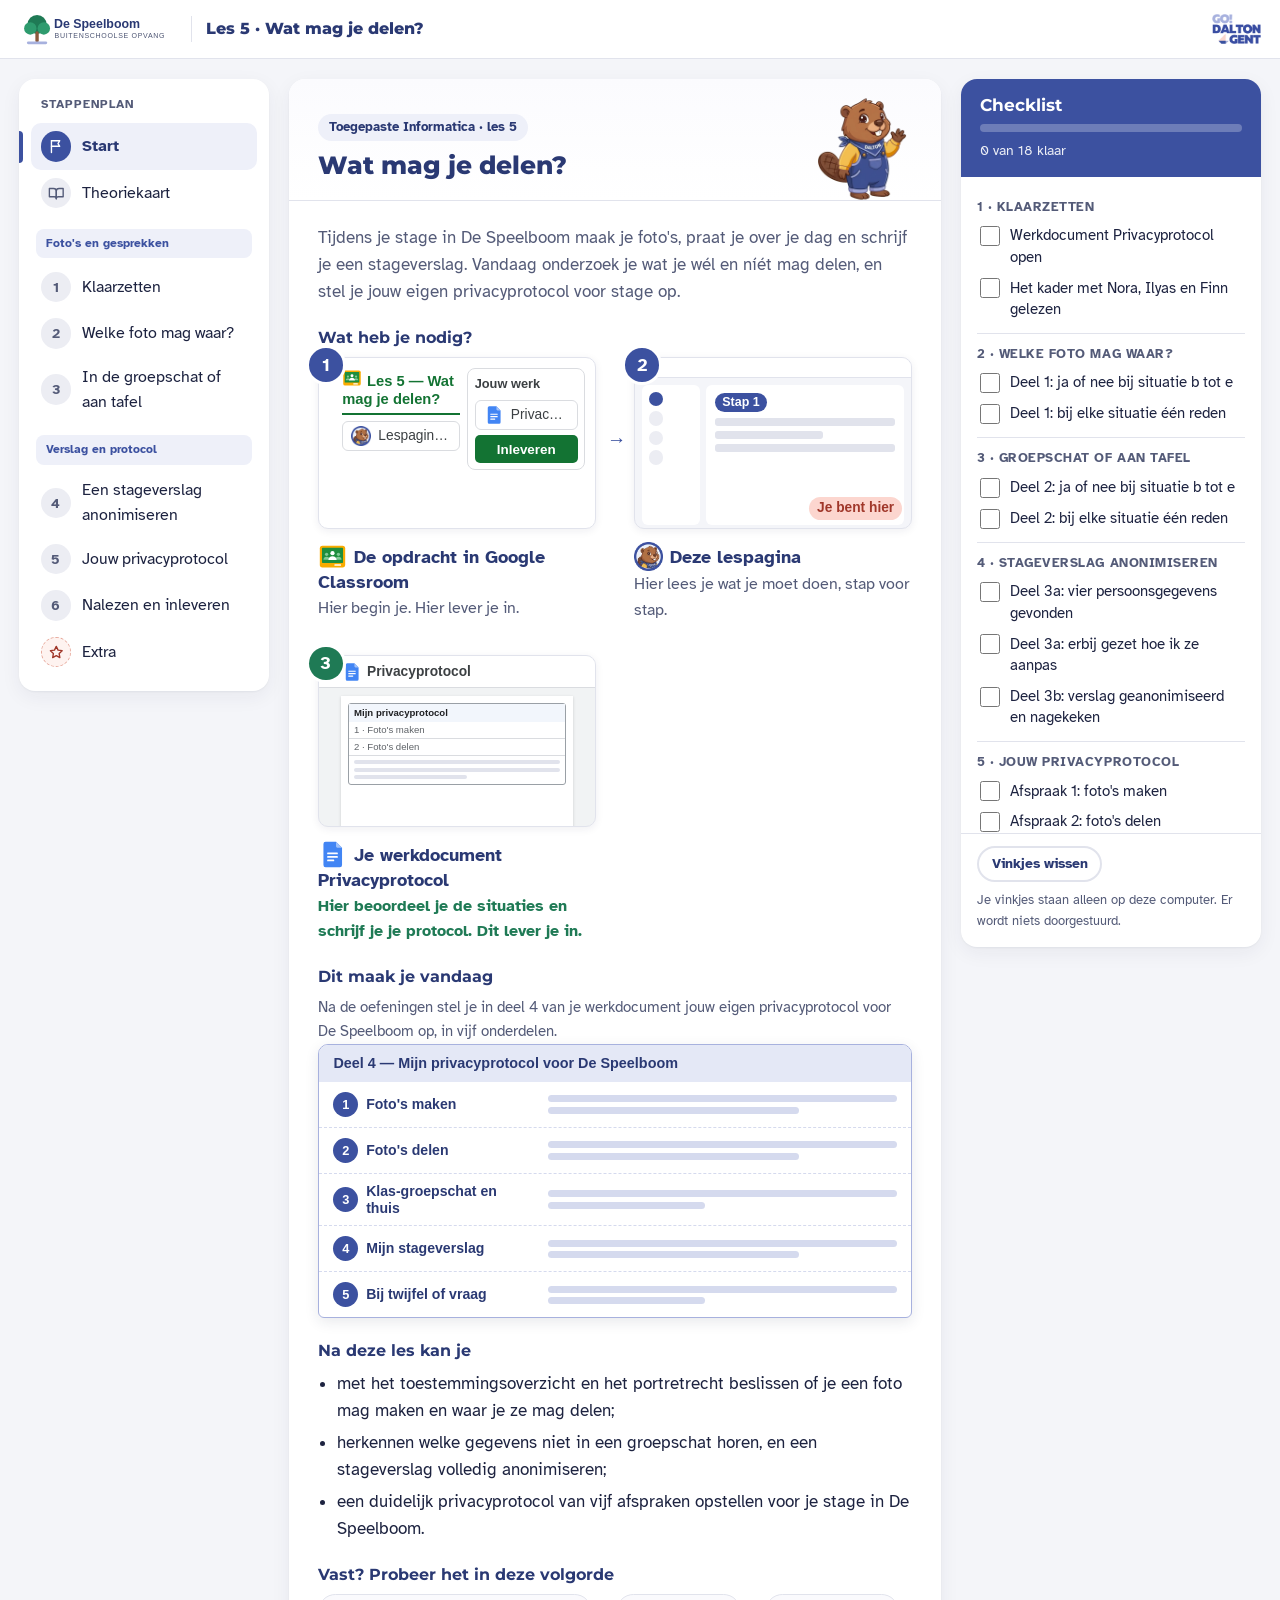
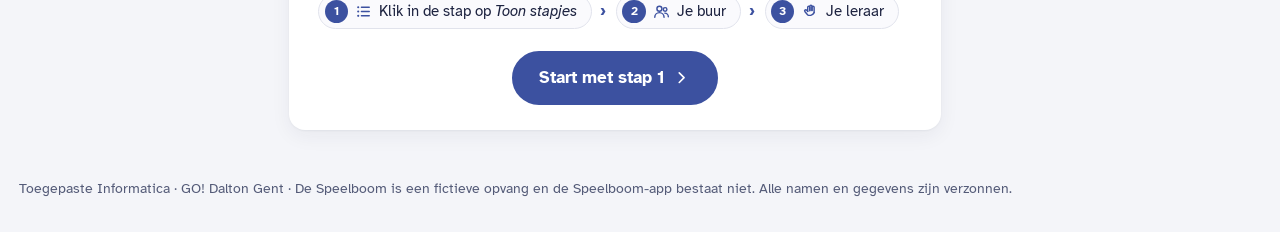
==== index.html @ 8022850c "Les 05 (MW) — Wat mag je delen? (Privacyprotocol De Speelboom)" ====
<!DOCTYPE html>
<html lang="nl-BE">
<head>
  <meta charset="UTF-8">
  <meta name="viewport" content="width=device-width, initial-scale=1">
  <title>Lespagina · Les 5 · Wat mag je delen? · De Speelboom</title>
  <link rel="icon" href="assets/logos/lespagina-icon.png" type="image/png">
  <link rel="stylesheet" href="css/style.css">
</head>
<body data-storage="speelboom_privacy_v1_" data-modus-start="kort" data-laatste-stap="6" data-ai-hulp="uit">

<!-- Pictogrammen: eenvoudige lijntekeningen, eigen werk. -->
<svg xmlns="http://www.w3.org/2000/svg" style="display:none">
  <symbol id="i-flag" viewBox="0 0 24 24"><path d="M5 21V4"/><path d="M5 4h12l-2.5 4 2.5 4H5"/></symbol>
  <symbol id="i-book" viewBox="0 0 24 24"><path d="M2 5h6a4 4 0 0 1 4 4v11a3 3 0 0 0-3-3H2z"/><path d="M22 5h-6a4 4 0 0 0-4 4v11a3 3 0 0 1 3-3h7z"/></symbol>
  <symbol id="i-check" viewBox="0 0 24 24"><path d="M5 12.5l4.5 4.5L19 7.5"/></symbol>
  <symbol id="i-check-circle" viewBox="0 0 24 24"><circle cx="12" cy="12" r="9"/><path d="M8 12.5l2.7 2.7L16 10"/></symbol>
  <symbol id="i-list" viewBox="0 0 24 24"><path d="M9 6h11M9 12h11M9 18h11"/><path d="M4.5 6h.01M4.5 12h.01M4.5 18h.01" stroke-width="3"/></symbol>
  <symbol id="i-bulb" viewBox="0 0 24 24"><path d="M9 18h6M10 21h4"/><path d="M12 3a6 6 0 0 0-4 10.5c.7.7 1 1.5 1 2.5h6c0-1 .3-1.8 1-2.5A6 6 0 0 0 12 3z"/></symbol>
  <symbol id="i-alert" viewBox="0 0 24 24"><path d="M12 3.5l9.5 17h-19z"/><path d="M12 10v4.5M12 17.5h.01"/></symbol>
  <symbol id="i-info" viewBox="0 0 24 24"><circle cx="12" cy="12" r="9"/><path d="M12 11v5.5M12 7.6h.01"/></symbol>
  <symbol id="i-doc" viewBox="0 0 24 24"><path d="M6 3h8l4 4v14H6z"/><path d="M14 3v4h4M9 12h6M9 16h6"/></symbol>
  <symbol id="i-pen" viewBox="0 0 24 24"><path d="M4 20h4L19 9l-4-4L4 16z"/><path d="M13 7l4 4"/></symbol>
  <symbol id="i-users" viewBox="0 0 24 24"><circle cx="9" cy="8" r="3.5"/><path d="M2.5 20a6.5 6.5 0 0 1 13 0"/><circle cx="17" cy="9" r="2.5"/><path d="M16.5 14.2a5 5 0 0 1 5 5"/></symbol>
  <symbol id="i-send" viewBox="0 0 24 24"><path d="M12 15V3M7 8l5-5 5 5"/><path d="M4 14v6h16v-6"/></symbol>
  <symbol id="i-star" viewBox="0 0 24 24"><path d="M12 3.5l2.6 5.4 5.9.8-4.3 4.1 1 5.9L12 16.9l-5.2 2.8 1-5.9-4.3-4.1 5.9-.8z"/></symbol>
  <symbol id="i-chat" viewBox="0 0 24 24"><path d="M4 5h16v11H9l-5 4z"/></symbol>
  <symbol id="i-spark" viewBox="0 0 24 24"><path d="M11 3l1.9 5.1L18 10l-5.1 1.9L11 17l-1.9-5.1L4 10l5.1-1.9z"/><path d="M18.5 14.5l.8 2.2 2.2.8-2.2.8-.8 2.2-.8-2.2-2.2-.8 2.2-.8z"/></symbol>
  <symbol id="i-hand" viewBox="0 0 24 24"><path d="M8 12V6a1.5 1.5 0 0 1 3 0v5"/><path d="M11 10.5V4.5a1.5 1.5 0 0 1 3 0v6"/><path d="M14 10.5V6a1.5 1.5 0 0 1 3 0v7.5"/><path d="M8 11.5l-1.5-1.5a1.6 1.6 0 0 0-2.3 2.3l3.6 4.2A6.5 6.5 0 0 0 17 13.5"/></symbol>
  <symbol id="i-left" viewBox="0 0 24 24"><path d="M15 6l-6 6 6 6"/></symbol>
  <symbol id="i-right" viewBox="0 0 24 24"><path d="M9 6l6 6-6 6"/></symbol>
  <symbol id="i-lock" viewBox="0 0 24 24"><rect x="5" y="11" width="14" height="10" rx="2"/><path d="M8 11V8a4 4 0 0 1 8 0v3"/></symbol>
</svg>

<div class="teacher-banner">Leraarweergave: de roze kaders tonen waar je een screenshot kan plaatsen. Leerlingen zien die kaders niet.</div>

<header class="topbar">
  <div class="topbar-inner">
    <a class="brand" href="index.html" title="Naar het begin van de les">
      <img src="assets/speelboom-logo.svg" alt="De Speelboom">
      <span class="brand-lesson">Les 5 · Wat mag je delen?</span>
    </a>
    <span class="topbar-spacer"></span>
    <img class="dalton-mark" src="assets/dalton-gent-logo.png" alt="GO! Dalton Gent">
  </div>
</header>

<div class="layout">

  <!-- ============ LINKS: de route ============ -->
  <nav class="route" aria-label="Stappenplan">
    <p class="route-title">Stappenplan</p>
    <button class="nav-btn" type="button" data-step="start"><span class="nav-num"><svg class="ic" aria-hidden="true"><use href="#i-flag"/></svg></span><span class="nav-lbl">Start</span></button>
    <button class="nav-btn" type="button" data-step="theorie"><span class="nav-num"><svg class="ic" aria-hidden="true"><use href="#i-book"/></svg></span><span class="nav-lbl">Theoriekaart</span></button>

    <p class="route-group">Foto's en gesprekken</p>
    <button class="nav-btn" type="button" data-step="1"><span class="nav-num"><span class="nav-n">1</span><svg class="ic nav-check" aria-hidden="true"><use href="#i-check"/></svg></span><span class="nav-lbl">Klaarzetten</span></button>
    <button class="nav-btn" type="button" data-step="2"><span class="nav-num"><span class="nav-n">2</span><svg class="ic nav-check" aria-hidden="true"><use href="#i-check"/></svg></span><span class="nav-lbl">Welke foto mag waar?</span></button>
    <button class="nav-btn" type="button" data-step="3"><span class="nav-num"><span class="nav-n">3</span><svg class="ic nav-check" aria-hidden="true"><use href="#i-check"/></svg></span><span class="nav-lbl">In de groepschat of aan tafel</span></button>

    <p class="route-group">Verslag en protocol</p>
    <button class="nav-btn" type="button" data-step="4"><span class="nav-num"><span class="nav-n">4</span><svg class="ic nav-check" aria-hidden="true"><use href="#i-check"/></svg></span><span class="nav-lbl">Een stageverslag anonimiseren</span></button>
    <button class="nav-btn" type="button" data-step="5"><span class="nav-num"><span class="nav-n">5</span><svg class="ic nav-check" aria-hidden="true"><use href="#i-check"/></svg></span><span class="nav-lbl">Jouw privacyprotocol</span></button>
    <button class="nav-btn" type="button" data-step="6"><span class="nav-num"><span class="nav-n">6</span><svg class="ic nav-check" aria-hidden="true"><use href="#i-check"/></svg></span><span class="nav-lbl">Nalezen en inleveren</span></button>
    <button class="nav-btn extra" type="button" data-step="extra"><span class="nav-num"><svg class="ic" aria-hidden="true"><use href="#i-star"/></svg></span><span class="nav-lbl">Extra</span></button>
  </nav>

  <!-- ============ MIDDEN: één stap tegelijk ============ -->
  <main id="main">

    <!-- ===== START ===== -->
    <section class="pane" id="pane-start" aria-labelledby="h-start">
      <article class="card">
        <header class="card-head met-mascotte">
          <div>
            <div class="tags"><span class="tag tag-where">Toegepaste Informatica · les 5</span></div>
            <h1 id="h-start">Wat mag je delen?</h1>
          </div>
          <img class="mascotte-kop" src="assets/mascotte/dalton_welkom.webp" alt="" width="120" height="120">
        </header>
        <div class="card-body">
          <p class="intro">Tijdens je stage in De Speelboom maak je foto's, praat je over je dag en schrijf je een stageverslag. Vandaag onderzoek je wat je wél en níét mag delen, en stel je jouw eigen privacyprotocol voor stage op.</p>

          <h2 class="sec">Wat heb je nodig?</h2>
          <ol class="nodig">
            <li class="nodig-item">
              <div class="mock mock-opdracht" aria-hidden="true">
                <div class="mo-midden">
                  <div class="mo-titel"><img class="logo" src="assets/logos/classroom.svg" alt="">Les 5 — Wat mag je delen?</div>
                  <div class="mo-chip"><img class="logo" src="assets/logos/lespagina.webp" alt=""><span>Lespagina · Les 5</span></div>
                  <div class="mo-chip ai-hulp"><svg class="ic" aria-hidden="true"><use href="#i-spark"/></svg><span>AI-hulp</span></div>
                </div>
                <div class="mo-werk">
                  <div class="mo-werk-kop">Jouw werk</div>
                  <div class="mo-chip"><img class="logo" src="assets/logos/docs.svg" alt=""><span>Privacyprotocol</span></div>
                  <div class="mo-knop">Inleveren</div>
                </div>
              </div>
              <p class="nodig-naam"><img class="logo" src="assets/logos/classroom.svg" alt="">De opdracht in Google Classroom</p>
              <p class="nodig-uitleg">Hier begin je. Hier lever je in.</p>
            </li>
            <li class="nodig-item">
              <div class="mock mock-lespagina" aria-hidden="true">
                <div class="ml-balk"></div>
                <div class="ml-midden">
                  <div class="ml-route"><span></span><span></span><span></span><span></span></div>
                  <div class="ml-stap"><span class="ml-tag">Stap 1</span><span class="ml-lijn"></span><span class="ml-lijn kort"></span><span class="ml-lijn"></span></div>
                </div>
                <div class="ml-hier">Je bent hier</div>
              </div>
              <p class="nodig-naam"><img class="logo" src="assets/logos/lespagina.webp" alt="">Deze lespagina</p>
              <p class="nodig-uitleg">Hier lees je wat je moet doen, stap voor stap.</p>
            </li>
            <li class="nodig-item inleveren">
              <div class="mock mock-werkdocument" aria-hidden="true">
                <div class="mw-balk"><img class="logo" src="assets/logos/docs.svg" alt="">Privacyprotocol</div>
                <div class="mw-blad">
                  <div class="mw-venster">
                    <div class="mw-kop">Mijn privacyprotocol</div>
                    <div class="mw-veld">1 · Foto's maken</div>
                    <div class="mw-veld">2 · Foto's delen</div>
                    <div class="mw-tekst"><span></span><span></span><span class="kort"></span></div>
                  </div>
                </div>
              </div>
              <p class="nodig-naam"><img class="logo" src="assets/logos/docs.svg" alt="">Je werkdocument Privacyprotocol</p>
              <p class="nodig-uitleg">Hier beoordeel je de situaties en schrijf je je protocol. Dit lever je in.</p>
            </li>
          </ol>

          <h2 class="sec">Dit maak je vandaag</h2>
          <p class="nodig-noot" style="margin-top:0">Na de oefeningen stel je in deel 4 van je werkdocument jouw eigen privacyprotocol voor De Speelboom op, in vijf onderdelen.</p>
          <div class="mailbouw" role="img" aria-label="Tekening van het privacyprotocol dat je maakt in deel 4: vijf onderdelen met een nummer en balkjes op de plaats van jouw afspraken: 1 foto's maken, 2 foto's delen, 3 klas-groepschat en thuis, 4 mijn stageverslag, 5 bij twijfel of vraag van een ouder.">
            <div class="mb-kop">Deel 4 — Mijn privacyprotocol voor De Speelboom</div>
            <div class="mb-rij"><span class="mb-naam"><b>1</b>Foto's maken</span><span class="mb-balk"><i></i><i class="mid"></i></span></div>
            <div class="mb-rij"><span class="mb-naam"><b>2</b>Foto's delen</span><span class="mb-balk"><i></i><i class="mid"></i></span></div>
            <div class="mb-rij"><span class="mb-naam"><b>3</b>Klas-groepschat en thuis</span><span class="mb-balk"><i></i><i class="kort"></i></span></div>
            <div class="mb-rij"><span class="mb-naam"><b>4</b>Mijn stageverslag</span><span class="mb-balk"><i></i><i class="mid"></i></span></div>
            <div class="mb-rij"><span class="mb-naam"><b>5</b>Bij twijfel of vraag</span><span class="mb-balk"><i></i><i class="kort"></i></span></div>
          </div>

          <h2 class="sec">Na deze les kan je</h2>
          <ul class="doelen">
            <li>met het toestemmingsoverzicht en het portretrecht beslissen of je een foto mag maken en waar je ze mag delen;</li>
            <li>herkennen welke gegevens niet in een groepschat horen, en een stageverslag volledig anonimiseren;</li>
            <li>een duidelijk privacyprotocol van vijf afspraken opstellen voor je stage in De Speelboom.</li>
          </ul>

          <h2 class="sec">Vast? Probeer het in deze volgorde</h2>
          <ol class="vast">
            <li><svg class="ic" aria-hidden="true"><use href="#i-list"/></svg><span>Klik in de stap op <em>Toon stapjes</em></span></li>
            <li><svg class="ic" aria-hidden="true"><use href="#i-users"/></svg><span>Je buur</span></li>
            <li class="ai-hulp"><svg class="ic" aria-hidden="true"><use href="#i-spark"/></svg><span>AI-hulp in de opdracht</span></li>
            <li><svg class="ic" aria-hidden="true"><use href="#i-hand"/></svg><span>Je leraar</span></li>
          </ol>

          <p class="start-cta"><button class="btn btn-primary" type="button" data-goto="1">Start met stap 1 <svg class="ic" aria-hidden="true"><use href="#i-right"/></svg></button></p>
        </div>
      </article>
    </section>

    <!-- ===== THEORIEKAART ===== -->
    <section class="pane" id="pane-theorie" aria-labelledby="h-theorie">
      <article class="card">
        <header class="card-head">
          <div class="tags"><span class="tag tag-where">Spiekbriefje</span></div>
          <h2 id="h-theorie">Theoriekaart</h2>
        </header>
        <div class="card-body">
          <p class="intro">Alles op één plek. Kom hier terug als je iets niet meer weet.</p>
          <div class="t-grid">
            <section class="t-card">
              <h3><svg class="ic" aria-hidden="true"><use href="#i-lock"/></svg>Persoonsgegevens en de AVG</h3>
              <ul>
                <li>Een <strong>persoonsgegeven</strong> is elk gegeven waarmee je weet over wie het gaat: naam, foto, adres, geboortedatum.</li>
                <li>Gegevens over <strong>gezondheid</strong> (allergie, medicatie, diagnose zoals ADHD) zijn <strong>gevoelige gegevens</strong>: die zijn extra beschermd.</li>
                <li>Je bewaart en deelt alleen wat echt nodig is.</li>
              </ul>
            </section>
            <section class="t-card">
              <h3><svg class="ic" aria-hidden="true"><use href="#i-users"/></svg>Portretrecht: twee keer toestemming</h3>
              <ul>
                <li>Je hebt toestemming nodig om een foto te <strong>maken</strong> én om ze te <strong>delen</strong>.</li>
                <li>Bij kinderen tot 12 à 14 jaar geven de <strong>ouders</strong> schriftelijk toestemming.</li>
                <li>Toestemming geldt <strong>per plek</strong>: een <em>ja</em> voor de gesloten Speelboom-app telt niet voor de openbare Facebookpagina of je stageverslag.</li>
                <li>Ouders mogen hun toestemming altijd <strong>intrekken</strong>.</li>
              </ul>
            </section>
            <section class="t-card">
              <h3><svg class="ic" aria-hidden="true"><use href="#i-check-circle"/></svg>Foto's in De Speelboom</h3>
              <ul>
                <li>Fotografeer alleen met de <strong>tablet van De Speelboom</strong>, nooit met je eigen gsm (ook niet om de foto daarna te wissen).</li>
                <li>Kijk eerst in het <strong>toestemmingsoverzicht</strong> of het voor elk kind op de foto mag.</li>
                <li>Zet <strong>nooit</strong> een foto uit de opvang op je eigen Instagram, TikTok, Snapchat of BeReal.</li>
              </ul>
            </section>
            <section class="t-card">
              <h3><svg class="ic" aria-hidden="true"><use href="#i-alert"/></svg>Herkenbaar is meer dan het gezicht</h3>
              <ul>
                <li>Een gezicht vaag maken of wegknippen is niet genoeg als men het kind nog herkent.</li>
                <li>Ook een <strong>naam op een knutselwerk</strong>, een opvallende trui of een omschrijving zoals <em>het zoontje van de bakker uit de Kerkstraat</em> maakt een kind herkenbaar.</li>
              </ul>
            </section>
            <section class="t-card">
              <h3><svg class="ic" aria-hidden="true"><use href="#i-chat"/></svg>Discretieplicht: met wie praat je?</h3>
              <ul>
                <li><strong>Wel</strong>: intern met je mentor Lien of een collega in De Speelboom, als zij het moeten weten om het kind te begeleiden.</li>
                <li><strong>Niet</strong>: in de WhatsApp- of Snapchat-groepschat van je klas, op de bus, thuis aan tafel, of tegen de ouders van een ander kind.</li>
                <li>Over je <strong>eigen leerervaring</strong> (<em>"Ik leidde vandaag een kringspel"</em>) mag je wel vertellen, zolang er geen namen of herkenbare details van kinderen in staan.</li>
              </ul>
            </section>
            <section class="t-card">
              <h3><svg class="ic" aria-hidden="true"><use href="#i-book"/></svg>Discretieplicht of beroepsgeheim?</h3>
              <table class="t-rows">
                <tr><th>Discretieplicht</th><td>in de kinderopvang (De Speelboom): een werkafspraak om geen informatie met buitenstaanders te delen</td></tr>
                <tr><th>Beroepsgeheim</th><td>in de zorg, verpleging, jeugdhulp en een woonzorgcentrum: een <strong>wettelijke</strong> plicht; wie ze schendt, is strafbaar</td></tr>
              </table>
            </section>
            <section class="t-card">
              <h3><svg class="ic" aria-hidden="true"><use href="#i-doc"/></svg>Een stageverslag anonimiseren</h3>
              <ul>
                <li>Vervang de naam van het kind door <em>een jongen van 8 jaar</em> of een schuilnaam (<em>kind X</em>).</li>
                <li>Laat geboortedatum, adres, de naam van de ouder en medische details die er niet toe doen helemaal weg.</li>
                <li>Laat wel staan wat <strong>jij of de begeleider deed</strong>: dat moet je leraar kunnen beoordelen.</li>
              </ul>
            </section>
            <section class="t-card">
              <h3><svg class="ic" aria-hidden="true"><use href="#i-pen"/></svg>Twijfel of een vraag van een ouder?</h3>
              <ul>
                <li>Vraagt een ouder wie zijn kind geduwd of gebeten heeft? Geef <strong>nooit de naam van een ander kind</strong>.</li>
                <li>Twijfel je of je een foto of gegeven mag delen? Deel dan niets en vraag het eerst aan je <strong>mentor Lien</strong>.</li>
              </ul>
            </section>
            <section class="t-card wide">
              <h3><svg class="ic" aria-hidden="true"><use href="#i-chat"/></svg>Woorden</h3>
              <table class="t-rows">
                <tr><th>persoonsgegeven</th><td>elk gegeven waarmee je weet over wie het gaat: een naam, foto, adres of geboortedatum</td></tr>
                <tr><th>gevoelig gegeven</th><td>een gegeven dat extra beschermd is, zoals medicatie, een allergie of een diagnose</td></tr>
                <tr><th>AVG (GDPR)</th><td>de Europese privacywet die zegt hoe je persoonsgegevens moet beschermen</td></tr>
                <tr><th>portretrecht</th><td>het recht om zelf (of als ouder) te beslissen of een foto van jou gemaakt én gedeeld mag worden</td></tr>
                <tr><th>discretieplicht</th><td>de afspraak op het werk en op stage dat je geen informatie over kinderen deelt met buitenstaanders</td></tr>
                <tr><th>beroepsgeheim</th><td>de strenge wettelijke zwijgplicht in de zorg en jeugdhulp; wie ze overtreedt, is strafbaar</td></tr>
                <tr><th>anonimiseren</th><td>alle namen en herkenbare details weghalen of vervangen, zodat niemand nog kan raden over wie het gaat</td></tr>
              </table>
            </section>
            <section class="t-card wide warn">
              <h3><svg class="ic" aria-hidden="true"><use href="#i-alert"/></svg>Veelgemaakte fouten</h3>
              <ul>
                <li>Denken dat toestemming voor de Speelboom-app ook telt voor de openbare Facebookpagina of het stageverslag.</li>
                <li>Even snel een foto nemen met je eigen gsm en denken dat het geen kwaad kan als je ze daarna wist.</li>
                <li>Een selfie op TikTok of Instagram zetten waarop een kind (of zijn naam op een tekening) op de achtergrond zichtbaar is.</li>
                <li>Op de bus of in de klas-groepschat zonder voornaam roddelen over een kind dat toch herkenbaar is.</li>
                <li>Aan een ouder verklappen welk ander kind betrokken was bij een ruzie of duwpartij.</li>
                <li>In een stageverslag alleen de voornaam veranderen, maar het adres of de medische diagnose laten staan.</li>
              </ul>
              <p class="t-os">Alle namen en gegevens in deze les zijn verzonnen.</p>
            </section>
          </div>
        </div>
      </article>
    </section>

    <!-- ===== STAP 1 ===== -->
    <section class="pane" id="pane-1" aria-labelledby="h-1">
      <article class="card">
        <header class="card-head">
          <div class="tags"><span class="tag tag-step">Stap 1</span><span class="tag tag-where"><img class="logo" src="assets/logos/docs.svg" alt=""> Werkdocument</span></div>
          <h2 id="h-1">Klaarzetten</h2>
        </header>
        <div class="card-body">
          <p class="intro">Je opent je werkdocument en kijkt in het overzicht voor welke foto's de ouders van Nora, Ilyas en Finn toestemming gaven.</p>
          <div class="todo-box">
            <div class="todo-head"><h3><svg class="ic" aria-hidden="true"><use href="#i-list"/></svg> Wat moet je doen?</h3></div>
            <ol class="doe">
              <li><details class="stapjes" open><summary><span class="doe-tekst">Open je werkdocument <strong>Privacyprotocol</strong>.</span><span class="stapjes-knop" aria-hidden="true"></span></summary>
                <ol class="klein">
                  <li><p>Kijk in je opdracht in <strong class="met-logo"><img class="logo" src="assets/logos/classroom.svg" alt="">Google Classroom</strong> rechts, bij <strong>Jouw werk</strong>.</p><div class="mock mock-opdracht mini-mock" role="img" aria-label="Tekening van de opdracht in Google Classroom. Rechts het vak Jouw werk, in een rood kader."><div class="mo-midden"><div class="mo-titel"><img class="logo" src="assets/logos/classroom.svg" alt="">Les 5 — Wat mag je delen?</div><div class="mo-chip"><img class="logo" src="assets/logos/lespagina.webp" alt=""><span>Lespagina · Les 5</span></div></div><div class="mo-werk wijs"><div class="mo-werk-kop">Jouw werk</div><div class="mo-chip"><img class="logo" src="assets/logos/docs.svg" alt=""><span>Privacyprotocol</span></div><div class="mo-knop">Inleveren</div></div></div></li>
                  <li><p>Klik op <strong>Privacyprotocol</strong>. Jouw naam staat in de titel.</p><div class="mock mock-opdracht mini-mock" role="img" aria-label="Tekening van de opdracht. Bij Jouw werk staat Privacyprotocol in een rood kader."><div class="mo-midden"><div class="mo-titel"><img class="logo" src="assets/logos/classroom.svg" alt="">Les 5 — Wat mag je delen?</div><div class="mo-chip"><img class="logo" src="assets/logos/lespagina.webp" alt=""><span>Lespagina · Les 5</span></div></div><div class="mo-werk"><div class="mo-werk-kop">Jouw werk</div><div class="mo-chip wijs"><img class="logo" src="assets/logos/docs.svg" alt=""><span>Privacyprotocol</span></div><div class="mo-knop">Inleveren</div></div></div></li>
                  <li><p>Je werkdocument opent in een nieuw tabblad. Klik bovenaan op een tabblad om te wisselen.</p><div class="teken-tabs" role="img" aria-label="Tekening van de tabbladen bovenaan in Chrome: Google Classroom, Lespagina · Les 5 en Privacyprotocol. Privacyprotocol staat in een rood kader."><span class="tt-tab"><img class="logo" src="assets/logos/classroom.svg" alt="">Google Classroom</span><span class="tt-tab"><img class="logo" src="assets/logos/lespagina.webp" alt="">Lespagina · Les 5</span><span class="tt-tab actief wijs"><img class="logo" src="assets/logos/docs.svg" alt="">Privacyprotocol</span></div></li>
                </ol>
              </details></li>
              <li><details class="stapjes" open><summary><span class="doe-tekst">Zoek in het kader <strong>Toestemming voor foto's in De Eekhoorns</strong>: voor welk kind gaven de ouders nergens toestemming voor?</span><span class="stapjes-knop" aria-hidden="true"></span></summary>
                <ol class="klein">
                  <li><p>Kijk bovenaan bladzijde 1 naar het kader. Lees de regels van <em>Nora</em>, <em>Ilyas</em> en <em>Finn</em> en de drie vaste afspraken eronder.</p><img class="mini" src="assets/stapjes/s1-kader.png" alt="Het kader Toestemming voor foto's in De Eekhoorns. De drie regels van Nora Peeters, Ilyas Benali en Finn Jacobs staan in een rood kader." loading="lazy"></li>
                </ol>
              </details></li>
            </ol>
          </div>
          <div class="tip"><svg class="ic" aria-hidden="true"><use href="#i-bulb"/></svg><p><strong>Staat jouw naam niet in de titel van het document?</strong> Dan opende je niet je eigen kopie. Klik in je opdracht rechts, bij <em>Jouw werk</em>, op <em>Privacyprotocol</em>.</p></div>
        </div>
        <footer class="card-nav"><button class="btn" type="button" data-goto="start"><svg class="ic" aria-hidden="true"><use href="#i-left"/></svg> Start</button><button class="btn btn-primary" type="button" data-goto="2">Stap 2 <svg class="ic" aria-hidden="true"><use href="#i-right"/></svg></button></footer>
      </article>
    </section>

    <!-- ===== STAP 2 ===== -->
    <section class="pane" id="pane-2" aria-labelledby="h-2">
      <article class="card">
        <header class="card-head">
          <div class="tags"><span class="tag tag-step">Stap 2</span><span class="tag tag-where"><img class="logo" src="assets/logos/docs.svg" alt=""> Werkdocument, deel 1</span></div>
          <h2 id="h-2">Welke foto mag waar?</h2>
        </header>
        <div class="card-body">
          <p class="intro">Voor elke foto telt met welk toestel je ze maakt én voor welke plek de ouders toestemming gaven. Jij beoordeelt vier fotosituaties in De Eekhoorns.</p>
          <div class="todo-box">
            <div class="todo-head"><h3><svg class="ic" aria-hidden="true"><use href="#i-list"/></svg> Wat moet je doen?</h3></div>
            <ol class="doe">
              <li><details class="stapjes" open><summary><span class="doe-tekst">Bekijk <strong>deel 1</strong> van je werkdocument. Rij a deden we al samen.</span><span class="stapjes-knop" aria-hidden="true"></span></summary>
                <ol class="klein">
                  <li><p>Kijk op bladzijde 1 naar <strong>Deel 1</strong>. Rij a staat al ingevuld: Finn staat mee op de foto en zijn ouders gaven geen toestemming voor de Speelboom-app.</p><img class="mini" src="assets/stapjes/s2-deel1.png" alt="Deel 1 in het werkdocument. Rij a, al ingevuld, staat in een rood kader." loading="lazy"></li>
                </ol>
              </details></li>
              <li><details class="stapjes" open><summary><span class="doe-tekst">Typ in de lichtblauwe vakken bij situatie <strong>b tot e</strong>: <strong>ja</strong> of <strong>nee</strong>, met één reden uit het kader.</span><span class="stapjes-knop" aria-hidden="true"></span></summary>
                <ol class="klein">
                  <li><p>Lees situatie b. Kijk in het kader bovenaan bladzijde 1 bij Nora en Ilyas. Klik in het lichtblauwe vak onder <em>Mag dit? (ja of nee)</em> en typ <strong>Ja</strong> of <strong>Nee</strong>.</p><img class="mini" src="assets/stapjes/s2-mag-b.png" alt="Deel 1: het lege lichtblauwe vak in rij b onder Mag dit? (ja of nee), in een rood kader." loading="lazy"></li>
                  <li><p>Klik in het vak ernaast, onder <em>Waarom? Geef één reden.</em> Typ waarom het wel of niet mag.</p><img class="mini" src="assets/stapjes/s2-waarom-b.png" alt="Deel 1: het lege lichtblauwe vak in rij b onder Waarom? Geef één reden., in een rood kader." loading="lazy"></li>
                  <li><p>Doe hetzelfde voor situatie c, d en e.<span class="sub">Kijk bij c naar de kolom <em>openbare Facebookpagina</em>, bij d naar het toestel en bij e naar wat er op het knutselwerk staat.</span></p></li>
                </ol>
              </details></li>
            </ol>
          </div>
          <div class="tip"><svg class="ic" aria-hidden="true"><use href="#i-bulb"/></svg><p><strong>Twijfel je bij situatie c?</strong> Kijk in het kader bovenaan bladzijde 1 bij <em>Nora Peeters</em>: staat er <em>JA</em> bij de openbare Facebookpagina, of alleen bij de Speelboom-app?</p></div>
        </div>
        <footer class="card-nav"><button class="btn" type="button" data-goto="1"><svg class="ic" aria-hidden="true"><use href="#i-left"/></svg> Stap 1</button><button class="btn btn-primary" type="button" data-goto="3">Stap 3 <svg class="ic" aria-hidden="true"><use href="#i-right"/></svg></button></footer>
      </article>
    </section>

    <!-- ===== STAP 3 ===== -->
    <section class="pane" id="pane-3" aria-labelledby="h-3">
      <article class="card">
        <header class="card-head">
          <div class="tags"><span class="tag tag-step">Stap 3</span><span class="tag tag-where"><img class="logo" src="assets/logos/docs.svg" alt=""> Werkdocument, deel 2</span></div>
          <h2 id="h-3">In de groepschat of aan tafel</h2>
        </header>
        <div class="card-body">
          <p class="intro">Als stagiair in De Speelboom heb je discretieplicht: over een kind praat je alleen met wie dat op het werk moet weten, nooit met buitenstaanders.</p>
          <div class="todo-box">
            <div class="todo-head"><h3><svg class="ic" aria-hidden="true"><use href="#i-list"/></svg> Wat moet je doen?</h3></div>
            <ol class="doe">
              <li><span class="doe-tekst">Lees het infokader <strong>Discretieplicht: wie moet het weten?</strong> hieronder.<span class="sub">Zoek het verschil tussen je mentor in De Speelboom, een groepschat met klasgenoten en een ouder van een ander kind.</span></span></li>
              <li><details class="stapjes" open><summary><span class="doe-tekst">Bekijk <strong>deel 2</strong> op bladzijde 2 van je werkdocument.</span><span class="stapjes-knop" aria-hidden="true"></span></summary>
                <ol class="klein">
                  <li><p>Scroll naar <strong>Deel 2</strong>. Rij a staat al ingevuld: de naam en medicatie van Ilyas horen nooit in de WhatsApp-groepschat van je klas.</p><img class="mini" src="assets/stapjes/s3-deel2.png" alt="Deel 2 in het werkdocument. Rij a, al ingevuld, staat in een rood kader." loading="lazy"></li>
                </ol>
              </details></li>
              <li><details class="stapjes" open><summary><span class="doe-tekst">Beoordeel situatie <strong>b tot e</strong>: typ <strong>ja</strong> of <strong>nee</strong>, met één reden.</span><span class="stapjes-knop" aria-hidden="true"></span></summary>
                <ol class="klein">
                  <li><p>Lees situatie b: je overlegt in de personeelskamer met je mentor Lien. Klik in het vak onder <em>Mag dit? (ja of nee)</em> en typ je antwoord.</p><img class="mini" src="assets/stapjes/s3-mag-b.png" alt="Deel 2: het lege vak in rij b onder Mag dit? (ja of nee), in een rood kader." loading="lazy"></li>
                  <li><p>Typ in het vak ernaast waarom dit wel of niet mag.</p><img class="mini" src="assets/stapjes/s3-waarom-b.png" alt="Deel 2: het lege vak in rij b onder Waarom? Geef één reden., in een rood kader." loading="lazy"></li>
                  <li><p>Doe hetzelfde voor situatie c, d en e.</p></li>
                </ol>
              </details></li>
            </ol>
          </div>
          <div class="tip"><svg class="ic" aria-hidden="true"><use href="#i-bulb"/></svg><p><strong>Geen voornaam genoemd in situatie c?</strong> Vraag je af: kunnen mensen op de bus of in de buurt toch raden over welk kind het gaat?</p></div>
          <div class="info" role="group" aria-labelledby="info-discretie">
            <div class="info-kop"><svg class="ic" aria-hidden="true"><use href="#i-info"/></svg><span class="info-soort">Info</span><h3 id="info-discretie">Discretieplicht: wie moet het weten?</h3><span class="info-bij">bij deel 2</span></div>
            <div class="info-body">
              <table class="info-tabel">
                <tr><th>Mentor Lien en collega's</th><td><strong>Wel</strong>, in de personeelskamer: zij begeleiden het kind samen met jou.</td></tr>
                <tr><th>De ouders van het kind zelf</th><td><strong>Wel</strong>, over hun eigen kind — maar je noemt <strong>nooit de naam van een ander kind</strong> (bijvoorbeeld wie geduwd of gebeten heeft).</td></tr>
                <tr><th>Klas-groepschat, bus, thuis</th><td><strong>Niet</strong> over een kind, ook niet zonder voornaam als mensen nog kunnen raden wie je bedoelt.</td></tr>
                <tr><th>Je eigen leerervaring</th><td><strong>Wel</strong>: vertellen wat <em>jij</em> leerde of deed (<em>“Ik leidde vandaag voor het eerst een kringspel”</em>) mag, zolang er geen namen of herkenbare details van kinderen in staan.</td></tr>
              </table>
            </div>
          </div>
        </div>
        <footer class="card-nav"><button class="btn" type="button" data-goto="2"><svg class="ic" aria-hidden="true"><use href="#i-left"/></svg> Stap 2</button><button class="btn btn-primary" type="button" data-goto="4">Stap 4 <svg class="ic" aria-hidden="true"><use href="#i-right"/></svg></button></footer>
      </article>
    </section>

    <!-- ===== STAP 4 ===== -->
    <section class="pane" id="pane-4" aria-labelledby="h-4">
      <article class="card">
        <header class="card-head">
          <div class="tags"><span class="tag tag-step">Stap 4</span><span class="tag tag-where"><img class="logo" src="assets/logos/docs.svg" alt=""> Werkdocument, deel 3</span></div>
          <h2 id="h-4">Een stageverslag anonimiseren</h2>
        </header>
        <div class="card-body">
          <p class="intro">Voor school schrijf je een stageverslag. Dat mag alleen als je het verslag volledig anonimiseert: niemand mag nog kunnen raden over welk kind het gaat.</p>
          <div class="todo-box">
            <div class="todo-head"><h3><svg class="ic" aria-hidden="true"><use href="#i-list"/></svg> Wat moet je doen?</h3></div>
            <ol class="doe">
              <li><span class="doe-tekst">Lees het infokader <strong>Het ruwe stageverslag van Kobe</strong> hieronder. Zoek <strong>vier persoonsgegevens of herkenbare details</strong> die weg of anders moeten.<span class="sub">Let op namen, datums, plaatsen en medische gegevens die voor de appel niet nodig zijn.</span></span></li>
              <li><details class="stapjes" open><summary><span class="doe-tekst">Vul in <strong>deel 3</strong> de tabel van vraag <strong>a</strong> in: vier details en hoe je ze aanpast.</span><span class="stapjes-knop" aria-hidden="true"></span></summary>
                <ol class="klein">
                  <li><p>Scroll op bladzijde 2 naar <strong>Deel 3</strong>. Klik in rij 1 onder <em>Staat in het verslag van Kobe</em> en typ het eerste gegeven dat niet in een schoolverslag hoort.</p><img class="mini" src="assets/stapjes/s4-deel3a-staat.png" alt="Deel 3, vraag a: het lege vak in rij 1 onder Staat in het verslag van Kobe, in een rood kader." loading="lazy"></li>
                  <li><p>Klik ernaast, onder <em>Vervang ik door / laat ik weg</em>. Typ waardoor je het vervangt (bijvoorbeeld <em>een jongen van 8 jaar</em>) of dat je het weglaat.</p><img class="mini" src="assets/stapjes/s4-deel3a-vervang.png" alt="Deel 3, vraag a: het lege vak in rij 1 onder Vervang ik door / laat ik weg, in een rood kader." loading="lazy"></li>
                  <li><p>Doe hetzelfde in rij 2, 3 en 4.</p></li>
                </ol>
              </details></li>
              <li><details class="stapjes" open><summary><span class="doe-tekst">Herschrijf in vraag <strong>b</strong> het verslag van Kobe zonder herkenbare gegevens.</span><span class="stapjes-knop" aria-hidden="true"></span></summary>
                <ol class="klein">
                  <li><p>Klik in het grote lichtblauwe vak onder <em>b</em>. Schrijf het verslag van Kobe opnieuw.<span class="sub">Haal alle gegevens uit vraag a weg of vervang ze, maar laat staan hoe Kobe het vieruurtje aanpakte en wat hij tegen de ouder zei.</span></p><img class="mini" src="assets/stapjes/s4-deel3b-verslag.png" alt="Deel 3, vraag b, met het antwoordvak in een rood kader." loading="lazy"></li>
                </ol>
              </details></li>
              <li><span class="doe-tekst">Klik onder het infokader op <strong>Kijk na</strong> en controleer jouw herschreven verslag.</span></li>
            </ol>
          </div>
          <div class="tip warn"><svg class="ic" aria-hidden="true"><use href="#i-alert"/></svg><p><strong>Alleen de naam <em>Ilyas Benali</em> weggehaald?</strong> Dat is niet genoeg: aan een adres, een geboortedatum, een diagnose of de voornaam van de mama herkent men het kind nog altijd.</p></div>
          <div class="info" role="group" aria-labelledby="info-verslag">
            <div class="info-kop"><svg class="ic" aria-hidden="true"><use href="#i-info"/></svg><span class="info-soort">Info</span><h3 id="info-verslag">Het ruwe stageverslag van Kobe</h3><span class="info-bij">bij deel 3a en 3b</span></div>
            <div class="info-body">
              <p class="info-uitleg">Kobe typte dit stukje voor zijn stageverslag op school. Zoek vier persoonsgegevens of herkenbare details die weg of anders moeten.</p>
              <blockquote class="vert-blok nl">
                <span class="vert-taal">Verslag van Kobe (nog niet geanonimiseerd)</span>
                <p class="vert-zin">Op woensdag 18 november begeleidde ik om 15.00 uur het vieruurtje bij De Eekhoorns. Ilyas Benali (geboren op 14-03-2018, woont in de Veldstraat 12) wilde geen appel eten. Omdat hij allergisch is voor pinda's en ADHD heeft, let ik extra op bij het eten. Ik sprak rustig met hem af dat hij eerst één stukje appel proeft en daarna een rijstwafel krijgt. Dat werkte goed. Toen zijn mama Samira om 16.45 uur kwam, vertelde ik dat het proeven goed gelukt was.</p>
              </blockquote>
            </div>
          </div>
          <div class="kijkna">
            <p class="kijkna-lead"><strong>Klaar met vraag b?</strong> Kijk dan je eigen verslag na.</p>
            <button class="btn" type="button" id="kijkna-knop" aria-expanded="false" aria-controls="kijkna-inhoud">Kijk na</button>
            <div class="info ok kijkna-inhoud" id="kijkna-inhoud" role="group" aria-labelledby="info-kijkna" hidden>
              <div class="info-kop"><svg class="ic" aria-hidden="true"><use href="#i-check-circle"/></svg><span class="info-soort">Kijk na</span><h3 id="info-kijkna">Zo is het verslag geanonimiseerd</h3><span class="info-bij">bij deel 3b</span></div>
              <div class="info-body">
                <blockquote class="vert-blok nl">
                  <span class="vert-taal">Voorbeeld van een goed geanonimiseerd verslag</span>
                  <p class="vert-zin">Op woensdag 18 november begeleidde ik om 15.00 uur het vieruurtje bij De Eekhoorns. Een jongen van 8 jaar wilde geen appel eten. Ik sprak rustig met hem af dat hij eerst één stukje appel proeft en daarna een rijstwafel krijgt. Dat werkte goed. Toen zijn mama hem om 16.45 uur kwam ophalen, vertelde ik dat het proeven goed gelukt was.</p>
                  <p class="vert-noot">Geen naam, geen geboortedatum, geen adres, geen pinda-allergie of ADHD, en geen voornaam van de mama.</p>
                </blockquote>
                <p class="kijkna-vraag">Vergelijk met jouw tekst in 3b: staat er geen enkele naam of straat meer in? Zijn ook de pinda-allergie en ADHD weg? En staat er nog wel hoe Kobe het vieruurtje aanpakte?</p>
              </div>
            </div>
          </div>
        </div>
        <footer class="card-nav"><button class="btn" type="button" data-goto="3"><svg class="ic" aria-hidden="true"><use href="#i-left"/></svg> Stap 3</button><button class="btn btn-primary" type="button" data-goto="5">Stap 5 <svg class="ic" aria-hidden="true"><use href="#i-right"/></svg></button></footer>
      </article>
    </section>

    <!-- ===== STAP 5 ===== -->
    <section class="pane" id="pane-5" aria-labelledby="h-5">
      <article class="card">
        <header class="card-head">
          <div class="tags"><span class="tag tag-step">Stap 5</span><span class="tag tag-where"><img class="logo" src="assets/logos/docs.svg" alt=""> Werkdocument, deel 4</span></div>
          <h2 id="h-5">Jouw privacyprotocol</h2>
        </header>
        <div class="card-body">
          <p class="intro">Je vat alles samen in jouw eigen privacyprotocol voor je stage in De Speelboom: vijf duidelijke afspraken waaraan jij je houdt.</p>
          <div class="todo-box">
            <div class="todo-head"><h3><svg class="ic" aria-hidden="true"><use href="#i-list"/></svg> Wat moet je doen?</h3></div>
            <ol class="doe">
              <li><details class="stapjes" open><summary><span class="doe-tekst">Schrijf in <strong>deel 4</strong> afspraak <strong>1 (Foto's maken)</strong> en <strong>2 (Foto's delen)</strong>.</span><span class="stapjes-knop" aria-hidden="true"></span></summary>
                <ol class="klein">
                  <li><p>Scroll naar bladzijde 3, <strong>Deel 4</strong>. Klik in het vak naast <em>1 · Foto's maken</em>. Schrijf met welk toestel je fotografeert (en met welk niet) en wat je eerst nakijkt.</p><img class="mini" src="assets/stapjes/s5-deel4-foto-maken.png" alt="Deel 4: het vak naast 1 Foto's maken staat in een rood kader." loading="lazy"></li>
                  <li><p>Klik in het vak naast <em>2 · Foto's delen</em>. Schrijf waar een foto wel mag staan en waar je ze nooit op zet.</p><img class="mini" src="assets/stapjes/s5-deel4-foto-delen.png" alt="Deel 4: het vak naast 2 Foto's delen staat in een rood kader." loading="lazy"></li>
                </ol>
              </details></li>
              <li><details class="stapjes" open><summary><span class="doe-tekst">Schrijf afspraak <strong>3 (Klas-groepschat en thuis)</strong> en <strong>4 (Mijn stageverslag voor school)</strong>.</span><span class="stapjes-knop" aria-hidden="true"></span></summary>
                <ol class="klein">
                  <li><p>Klik naast <em>3 · Klas-groepschat en thuis</em>. Schrijf wat je wel en niet vertelt over je stagedag.</p><img class="mini" src="assets/stapjes/s5-deel4-chat.png" alt="Deel 4: het vak naast 3 Klas-groepschat en thuis staat in een rood kader." loading="lazy"></li>
                  <li><p>Klik naast <em>4 · Mijn stageverslag voor school</em>. Schrijf hoe je een kind onherkenbaar maakt in je verslag.</p><img class="mini" src="assets/stapjes/s5-deel4-verslag.png" alt="Deel 4: het vak naast 4 Mijn stageverslag voor school staat in een rood kader." loading="lazy"></li>
                </ol>
              </details></li>
              <li><details class="stapjes" open><summary><span class="doe-tekst">Schrijf afspraak <strong>5 (Bij twijfel of vraag van een ouder)</strong>.</span><span class="stapjes-knop" aria-hidden="true"></span></summary>
                <ol class="klein">
                  <li><p>Klik naast <em>5 · Bij twijfel of vraag van een ouder</em>. Schrijf wat je doet als een ouder naar een ander kind vraagt, en aan wie je hulp vraagt als je twijfelt.</p><img class="mini" src="assets/stapjes/s5-deel4-twijfel.png" alt="Deel 4: het vak naast 5 Bij twijfel of vraag van een ouder staat in een rood kader." loading="lazy"></li>
                </ol>
              </details></li>
            </ol>
          </div>
          <p class="nodig-noot">Ziet het bij jou er zo uit? Alle vijf de vakken zijn ingevuld, en in elk vak staat in één of twee zinnen wat je wél en níét doet.</p>
          <div class="mailbouw" role="img" aria-label="Tekening van het ingevulde privacyprotocol in deel 4: bij elk van de vijf onderdelen staan balkjes op de plaats van jouw afspraak.">
            <div class="mb-kop">Deel 4 — Mijn privacyprotocol voor De Speelboom</div>
            <div class="mb-rij"><span class="mb-naam"><b>1</b>Foto's maken</span><span class="mb-balk"><i></i><i class="mid"></i></span></div>
            <div class="mb-rij"><span class="mb-naam"><b>2</b>Foto's delen</span><span class="mb-balk"><i></i><i class="mid"></i></span></div>
            <div class="mb-rij"><span class="mb-naam"><b>3</b>Klas-groepschat en thuis</span><span class="mb-balk"><i></i><i class="kort"></i></span></div>
            <div class="mb-rij"><span class="mb-naam"><b>4</b>Mijn stageverslag</span><span class="mb-balk"><i></i><i class="mid"></i></span></div>
            <div class="mb-rij"><span class="mb-naam"><b>5</b>Bij twijfel of vraag</span><span class="mb-balk"><i></i><i class="kort"></i></span></div>
          </div>
          <div class="tip"><svg class="ic" aria-hidden="true"><use href="#i-bulb"/></svg><p><strong>Schreef je alleen <em>“Ik let op privacy”</em>?</strong> Dat is te vaag. Schrijf telkens concreet: <em>Ik maak foto's alleen met …, nooit met …</em></p></div>
        </div>
        <footer class="card-nav"><button class="btn" type="button" data-goto="4"><svg class="ic" aria-hidden="true"><use href="#i-left"/></svg> Stap 4</button><button class="btn btn-primary" type="button" data-goto="6">Stap 6 <svg class="ic" aria-hidden="true"><use href="#i-right"/></svg></button></footer>
      </article>
    </section>

    <!-- ===== STAP 6 ===== -->
    <section class="pane" id="pane-6" aria-labelledby="h-6">
      <article class="card">
        <header class="card-head met-mascotte">
          <div>
            <div class="tags"><span class="tag tag-step">Stap 6</span><span class="tag tag-where"><svg class="ic" aria-hidden="true"><use href="#i-send"/></svg> Inleveren</span><span class="tag tag-where"><img class="logo" src="assets/logos/docs.svg" alt=""> Werkdocument, deel 5</span></div>
            <h2 id="h-6">Nalezen en inleveren</h2>
          </div>
          <img class="mascotte-kop" src="assets/mascotte/dalton_inleveren.webp" alt="" width="120" height="120">
        </header>
        <div class="card-body">
          <p class="intro">Bijna klaar. Beantwoord eerst de drie vragen van de zelftest. Zijn ze alle drie juist? Dan zie je je codewoord en hoe je inlevert.</p>
          <div class="quiz">
            <div class="quiz-q" data-ok="Juist. Toestemming geldt per plek: een ja voor de Speelboom-app telt niet voor de openbare Facebookpagina." data-nok="Nog niet. Kijk op de theoriekaart bij Portretrecht: telt toestemming voor de Speelboom-app ook voor andere plekken?">
              <p>1. De ouders van Nora gaven toestemming voor foto's in de Speelboom-app, maar niet voor Facebook. Mag De Speelboom een groepsfoto met Nora op de openbare Facebookpagina zetten?</p>
              <div class="opts">
                <button type="button">Ja, als het een groepsfoto is</button>
                <button type="button" data-right>Nee, toestemming voor de Speelboom-app geldt niet voor de openbare Facebookpagina</button>
                <button type="button">Ja, zolang haar naam er niet bij staat</button>
              </div>
              <p class="feedback" role="status"></p>
            </div>
            <div class="quiz-q" data-ok="Juist. Je mentor Lien begeleidt het kind samen met jou: intern overleggen in de personeelskamer hoort bij je werk." data-nok="Nog niet. Kijk in stap 3 in het infokader Discretieplicht: met wie mag je wél over een kind overleggen?">
              <p>2. Met wie mag je als stagiair bespreken dat Finn vandaag een lastige dag had?</p>
              <div class="opts">
                <button type="button">Met je klasgenoten in jullie WhatsApp-groepschat</button>
                <button type="button" data-right>Met je mentor Lien in de personeelskamer van De Speelboom</button>
                <button type="button">Met de mama van Nora, als zij vraagt wie haar dochter geduwd heeft</button>
              </div>
              <p class="feedback" role="status"></p>
            </div>
            <div class="quiz-q" data-ok="Juist. Geen naam, geen adres en geen medische diagnose: niemand kan raden wie het is, en je leraar leest wel wat jij deed." data-nok="Nog niet. Aan een voornaam, een straatnaam of een zeldzame allergie herkent men een kind nog altijd.">
              <p>3. Welke zin is goed geanonimiseerd voor in je stageverslag voor school?</p>
              <div class="opts">
                <button type="button">Ilyas B. uit de Veldstraat wilde geen appel eten</button>
                <button type="button">Het zoontje van Samira (met ADHD en pinda-allergie) wilde geen appel eten</button>
                <button type="button" data-right>Een jongen van 8 jaar wilde geen appel eten; ik sprak met hem af dat hij eerst één stukje proeft</button>
              </div>
              <p class="feedback" role="status"></p>
            </div>
          </div>
          <p class="slot" aria-live="polite" data-codewoord="KLUIS"><svg class="ic ic-dicht" aria-hidden="true"><use href="#i-lock"/></svg><svg class="ic ic-open" aria-hidden="true"><use href="#i-check-circle"/></svg><span class="slot-tekst">Beantwoord de drie vragen hierboven juist. Dan zie je hier hoe je inlevert.</span></p>
          <div class="todo-box" data-na-zelftest="c6z">
            <div class="todo-head"><h3><svg class="ic" aria-hidden="true"><use href="#i-list"/></svg> Wat moet je doen?</h3></div>
            <ol class="doe">
              <li><details class="stapjes" open><summary><span class="doe-tekst">Typ het codewoord in <strong>deel 5</strong>.</span><span class="stapjes-knop" aria-hidden="true"></span></summary>
                <ol class="klein">
                  <li><p>Scroll naar bladzijde 4, <strong>Deel 5</strong>. Typ het codewoord in het eerste vak.<span class="sub">Het codewoord staat in de groene regel hierboven.</span></p><img class="mini" src="assets/stapjes/s6-codewoord.png" alt="Deel 5: de vraag naar het codewoord van de zelftest, met het vak eronder in een rood kader." loading="lazy"></li>
                </ol>
              </details></li>
              <li><details class="stapjes" open><summary><span class="doe-tekst">Kruis in <strong>deel 5</strong> aan wat klopt.</span><span class="stapjes-knop" aria-hidden="true"></span></summary>
                <ol class="klein">
                  <li><p>Lees je antwoorden en je privacyprotocol na met de zeven zinnen in <strong>Deel 5</strong>.</p><img class="mini" src="assets/stapjes/s6-deel5.png" alt="Deel 5 Nalezen: de controletabel met zeven zinnen en de punten." loading="lazy"></li>
                  <li><p>Klopt een zin? Klik in het vak ervoor en typ <strong>x</strong>.</p><img class="mini" src="assets/stapjes/s6-kruis.png" alt="Deel 5: in het vak voor de eerste zin staat een x, in een rood kader." loading="lazy"></li>
                  <li><p>Ontbreekt er nog iets? Vul dat eerst aan.</p></li>
                </ol>
              </details></li>
              <li><details class="stapjes" open><summary><span class="doe-tekst">Beantwoord de slotvraag over <strong>discretieplicht</strong> en <strong>beroepsgeheim</strong>.</span><span class="stapjes-knop" aria-hidden="true"></span></summary>
                <ol class="klein">
                  <li><p>Klik in het vak onder de slotvraag en geef in één zin het verschil.<span class="sub">Kijk op de theoriekaart bij <em>Discretieplicht of beroepsgeheim?</em> als je twijfelt.</span></p><img class="mini" src="assets/stapjes/s6-slotvraag.png" alt="Deel 5: de slotvraag met het vak eronder, in een rood kader." loading="lazy"></li>
                </ol>
              </details></li>
              <li><details class="stapjes" open><summary><span class="doe-tekst">Lever in.</span><span class="stapjes-knop" aria-hidden="true"></span></summary>
                <ol class="klein">
                  <li><p>Klik bovenaan op het tabblad <strong class="met-logo"><img class="logo" src="assets/logos/classroom.svg" alt="">Google Classroom</strong>.</p><div class="teken-tabs" role="img" aria-label="Tekening van de tabbladen bovenaan in Chrome. Het tabblad Google Classroom staat in een rood kader."><span class="tt-tab wijs"><img class="logo" src="assets/logos/classroom.svg" alt="">Google Classroom</span><span class="tt-tab"><img class="logo" src="assets/logos/lespagina.webp" alt="">Lespagina · Les 5</span><span class="tt-tab actief"><img class="logo" src="assets/logos/docs.svg" alt="">Privacyprotocol</span></div></li>
                  <li><p>Zoek rechts, bij <strong>Jouw werk</strong>, de knop <span class="ui">Inleveren</span>. Klik erop.</p><div class="mock mock-opdracht mini-mock" role="img" aria-label="Tekening van de opdracht. Bij Jouw werk staat de knop Inleveren in een rood kader."><div class="mo-midden"><div class="mo-titel"><img class="logo" src="assets/logos/classroom.svg" alt="">Les 5 — Wat mag je delen?</div><div class="mo-chip"><img class="logo" src="assets/logos/lespagina.webp" alt=""><span>Lespagina · Les 5</span></div></div><div class="mo-werk"><div class="mo-werk-kop">Jouw werk</div><div class="mo-chip"><img class="logo" src="assets/logos/docs.svg" alt=""><span>Privacyprotocol</span></div><div class="mo-knop wijs">Inleveren</div></div></div></li>
                  <li><p>Klik in het venster <em>Je werk inleveren?</em> nog eens op <span class="ui">Inleveren</span>.<span class="sub">Daarna staat er rechts <em>Ingeleverd</em>.</span></p></li>
                </ol>
              </details></li>
            </ol>
            <figure class="clip"><video src="assets/video/inleveren.mp4" poster="assets/video/inleveren.jpg" autoplay loop muted playsinline controls preload="metadata" aria-label="Filmpje: rechts, bij Jouw werk, op Inleveren klikken; in het venster Je werk inleveren? nog eens op Inleveren klikken; daarna staat er Ingeleverd."></video><figcaption>Filmpje van 10 seconden: zo lever je in. Het is een andere opdracht, de knoppen zijn dezelfde.</figcaption></figure>
          </div>
          <div class="tip"><svg class="ic" aria-hidden="true"><use href="#i-bulb"/></svg><p><strong>Klaar en ingeleverd?</strong> Vink de laatste taak in de checklist rechts aan, of probeer het <em>Extra</em> als je tijd over hebt.</p></div>
        </div>
        <footer class="card-nav"><button class="btn" type="button" data-goto="5"><svg class="ic" aria-hidden="true"><use href="#i-left"/></svg> Stap 5</button><button class="btn btn-primary" type="button" data-goto="extra">Extra <svg class="ic" aria-hidden="true"><use href="#i-right"/></svg></button></footer>
      </article>
    </section>

    <!-- ===== EXTRA ===== -->
    <section class="pane" id="pane-extra" aria-labelledby="h-extra">
      <article class="card">
        <header class="card-head">
          <div class="tags"><span class="tag tag-extra">Extra · niet verplicht</span></div>
          <h2 id="h-extra">Toestemming intrekken</h2>
        </header>
        <div class="card-body">
          <p class="intro">Begin hier pas nadat je hebt ingeleverd. Het telt niet mee voor je punten. De mama van Ilyas ziet op de openbare Facebookpagina van De Speelboom een foto van vorige maand.</p>
          <blockquote class="vert-blok nl">
            <span class="vert-taal">De mama van Ilyas stuurt</span>
            <p class="vert-zin">Ik had bij de inschrijving ja gezegd voor Facebook, maar ik wil die foto van Ilyas nu toch liever weg van Facebook. Kan dat nog?</p>
          </blockquote>
          <div class="todo-box">
            <div class="todo-head"><h3><svg class="ic" aria-hidden="true"><use href="#i-list"/></svg> Wat moet je doen?</h3></div>
            <ol class="doe">
              <li><details class="stapjes" open><summary><span class="doe-tekst">Beantwoord de vraag onder <strong>Extra</strong> onderaan bladzijde 4.</span><span class="stapjes-knop" aria-hidden="true"></span></summary>
                <ol class="klein">
                  <li><p>Scroll helemaal naar onderaan bladzijde 4. Klik in het vak onder <em>Extra</em> en schrijf of de mama haar toestemming mag intrekken en wat De Speelboom moet doen.</p><img class="mini" src="assets/stapjes/s7-extra.png" alt="Het deel Extra met de vraag en het antwoordvak, in een rood kader." loading="lazy"></li>
                </ol>
              </details></li>
              <li><details class="stapjes" open><summary><span class="doe-tekst">Lever opnieuw in.</span><span class="stapjes-knop" aria-hidden="true"></span></summary>
                <ol class="klein">
                  <li><p>Klik op het tabblad Google Classroom. Klik rechts, bij <strong>Jouw werk</strong>, op <span class="ui">Ongedaan maken</span>.</p></li>
                  <li><p>Klik daarna opnieuw op <span class="ui">Inleveren</span> en bevestig.</p></li>
                </ol>
              </details></li>
            </ol>
          </div>
        </div>
        <footer class="card-nav"><button class="btn" type="button" data-goto="6"><svg class="ic" aria-hidden="true"><use href="#i-left"/></svg> Stap 6</button><button class="btn" type="button" data-goto="start">Naar het begin</button></footer>
      </article>
    </section>
  </main>

  <!-- ============ RECHTS: de checklist ============ -->
  <aside class="checklist leeg" id="checklist" aria-labelledby="h-cl">
    <div class="cl-head">
      <h2 id="h-cl">Checklist</h2>
      <div class="cl-bar" role="progressbar" aria-label="Voortgang" aria-valuemin="0" aria-valuemax="100" aria-valuenow="0"><div class="cl-fill" id="clFill"></div></div>
      <p class="cl-count" id="clCount">0 van 0 klaar</p>
    </div>
    <div class="cl-body">
      <div class="cl-group" data-step="1"><h3>1 · Klaarzetten</h3>
        <label class="cl-item"><input type="checkbox" id="c1a"><span>Werkdocument Privacyprotocol open</span></label>
        <label class="cl-item"><input type="checkbox" id="c1b"><span>Het kader met Nora, Ilyas en Finn gelezen</span></label>
      </div>
      <div class="cl-group" data-step="2"><h3>2 · Welke foto mag waar?</h3>
        <label class="cl-item"><input type="checkbox" id="c2a"><span>Deel 1: ja of nee bij situatie b tot e</span></label>
        <label class="cl-item"><input type="checkbox" id="c2b"><span>Deel 1: bij elke situatie één reden</span></label>
      </div>
      <div class="cl-group" data-step="3"><h3>3 · Groepschat of aan tafel</h3>
        <label class="cl-item"><input type="checkbox" id="c3a"><span>Deel 2: ja of nee bij situatie b tot e</span></label>
        <label class="cl-item"><input type="checkbox" id="c3b"><span>Deel 2: bij elke situatie één reden</span></label>
      </div>
      <div class="cl-group" data-step="4"><h3>4 · Stageverslag anonimiseren</h3>
        <label class="cl-item"><input type="checkbox" id="c4a"><span>Deel 3a: vier persoonsgegevens gevonden</span></label>
        <label class="cl-item"><input type="checkbox" id="c4b"><span>Deel 3a: erbij gezet hoe ik ze aanpas</span></label>
        <label class="cl-item"><input type="checkbox" id="c4c"><span>Deel 3b: verslag geanonimiseerd en nagekeken</span></label>
      </div>
      <div class="cl-group" data-step="5"><h3>5 · Jouw privacyprotocol</h3>
        <label class="cl-item"><input type="checkbox" id="c5a"><span>Afspraak 1: foto's maken</span></label>
        <label class="cl-item"><input type="checkbox" id="c5b"><span>Afspraak 2: foto's delen</span></label>
        <label class="cl-item"><input type="checkbox" id="c5c"><span>Afspraak 3: klas-groepschat en thuis</span></label>
        <label class="cl-item"><input type="checkbox" id="c5d"><span>Afspraak 4: mijn stageverslag voor school</span></label>
        <label class="cl-item"><input type="checkbox" id="c5e"><span>Afspraak 5: bij twijfel of vraag van een ouder</span></label>
      </div>
      <div class="cl-group" data-step="6"><h3>6 · Inleveren</h3>
        <label class="cl-item"><input type="checkbox" id="c6z"><span>Zelftest: alle drie juist</span></label>
        <label class="cl-item"><input type="checkbox" id="c6a"><span>Codewoord getypt en deel 5 aangekruist</span></label>
        <label class="cl-item"><input type="checkbox" id="c6b"><span>Slotvraag beantwoord</span></label>
        <label class="cl-item"><input type="checkbox" id="c6c"><span>Werkdocument ingeleverd</span></label>
      </div>
    </div>
    <div class="cl-foot">
      <button class="btn cl-toggle" type="button" id="clToggle" aria-expanded="false">Toon alles</button>
      <button class="btn" type="button" id="btnReset">Vinkjes wissen</button>
      <p class="cl-note">Je vinkjes staan alleen op deze computer. Er wordt niets doorgestuurd.</p>
    </div>
  </aside>
</div>

<!-- ============ Klaar! ============ -->
<div class="klaar-overlay" id="klaar" role="dialog" aria-modal="true" aria-labelledby="h-klaar" hidden>
  <div class="klaar-card">
    <img class="mascotte-klaar" src="assets/mascotte/dalton_succes.webp" alt="" width="150" height="150">
    <h2 id="h-klaar">Je privacyprotocol is klaar!</h2>
    <p>Alles is afgevinkt en ingeleverd. Heb je nog tijd? Probeer dan het <strong>Extra</strong>.</p>
    <p>Volgende les: samenwerken aan één stagetaak met de juiste deelrechten.</p>
    <button class="btn btn-primary" type="button" id="klaarSluit">Sluiten</button>
  </div>
</div>

<footer class="site">
  Toegepaste Informatica · GO! Dalton Gent · De Speelboom is een fictieve opvang en de Speelboom-app bestaat niet. Alle namen en gegevens zijn verzonnen.
</footer>

<script src="js/script.js"></script>
</body>
</html>
---- css/style.css ----
/* ==========================================================================
   Les <nr> · <titel> (<context>) — leerlingentool
   Toegepaste Informatica · 2de graad Organisatie en logistiek
   (arbeidsmarktgerichte finaliteit) · GO! Dalton Gent · ORLO
   Overgenomen uit les 2 van 3MWWE (versie 2.1, met het filmpje bij Hulp nodig?).

   Opbouw naar het voorbeeld van PedalPro (rustig, één ding tegelijk):
     links   de route (stappenlijst, altijd zichtbaar)
     midden  één stap: titel · één zin · wat moet je doen · één tip · klaar als
     rechts  de checklist met concrete taken (altijd zichtbaar)
   Op een half scherm (< 900 px) staat alles onder elkaar en toont de checklist
   alleen de taken van de stap waarin je zit.

   Huisstijl: Dalton-kleuren. Geen externe bestanden: lettertypes staan in
   assets/fonts (OFL-licentie), pictogrammen staan als SVG in index.html.
   ========================================================================== */

@font-face { font-family: "Atkinson"; src: url("../assets/fonts/atkinson-regular.woff2") format("woff2"); font-weight: 400; font-style: normal; font-display: swap; }
@font-face { font-family: "Atkinson"; src: url("../assets/fonts/atkinson-bold.woff2") format("woff2"); font-weight: 700; font-style: normal; font-display: swap; }
@font-face { font-family: "Atkinson"; src: url("../assets/fonts/atkinson-italic.woff2") format("woff2"); font-weight: 400; font-style: italic; font-display: swap; }
/* Atkinson tekent de nul met een schuine streep (lijkt op Ø). Cijfers daarom uit een systeemlettertype. */
@font-face { font-family: "Atkinson"; src: local("Segoe UI"), local("SegoeUI"), local("Arial"), local("Helvetica"), local("Roboto"); font-weight: 400; unicode-range: U+0030-0039; }
@font-face { font-family: "Atkinson"; src: local("Segoe UI Bold"), local("SegoeUI-Bold"), local("Arial Bold"), local("Arial-BoldMT"), local("Helvetica Bold"), local("Roboto Bold"); font-weight: 700; unicode-range: U+0030-0039; }
/* ook schuin: anders wordt "16.30 uur" in een cursief citaat 16.3Ø (MW les 4, 13-10-2026) */
@font-face { font-family: "Atkinson"; src: local("Segoe UI Italic"), local("SegoeUI-Italic"), local("Arial Italic"), local("Arial-ItalicMT"), local("Helvetica Oblique"), local("Helvetica-Oblique"), local("Roboto Italic"), local("Roboto-Italic"); font-weight: 400; font-style: italic; unicode-range: U+0030-0039; }
@font-face { font-family: "Montserrat"; src: url("../assets/fonts/montserrat-heavy.woff2") format("woff2"); font-weight: 700 900; font-style: normal; font-display: swap; }

:root {
  /* Dalton Gent-huisstijl */
  --navy: #3C51A0;
  --navy-deep: #2A3973;
  --peri: #A7B1DE;
  --peri-soft: #EEF0F9;
  --blush: #FCD6CF;
  --blush-soft: #FEF3F0;
  --paper: #FFFFFF;
  --bg: #F4F5F9;

  --ink: #1D2340;
  --muted: #545B78;
  --line: #E1E3EC;

  --ok: #1F7A55;
  --ok-soft: #EAF6F0;
  --warn: #A0372A;
  --warn-soft: #FDF1EE;
  --tip: #8A5A00;
  --tip-soft: #FFF7E3;

  --radius: 16px;
  --radius-sm: 10px;
  --shadow: 0 1px 2px rgba(29, 35, 64, .05), 0 6px 20px rgba(29, 35, 64, .06);

  --body: "Atkinson", "Segoe UI", Arial, sans-serif;
  --head: "Montserrat", "Segoe UI", Arial, sans-serif;
  --mono: "Courier New", Consolas, monospace;
}

* { box-sizing: border-box; }
html { -webkit-text-size-adjust: 100%; }
body {
  margin: 0;
  font-family: var(--body);
  font-size: 17px;
  line-height: 1.6;
  color: var(--ink);
  background: var(--bg);
}
h1, h2, h3 { font-family: var(--head); color: var(--navy-deep); line-height: 1.2; margin: 0; }
p { margin: 0 0 .8rem; }
p:last-child { margin-bottom: 0; }
a { color: var(--navy); }
code { font-family: var(--mono); font-size: .92em; background: var(--peri-soft); padding: .05rem .3rem; border-radius: 5px; overflow-wrap: anywhere; }
:focus-visible { outline: 3px solid var(--navy); outline-offset: 2px; border-radius: 6px; }
[hidden] { display: none !important; }

/* Pictogrammen (SVG-symbolen bovenaan index.html) */
.ic { width: 1.15em; height: 1.15em; flex-shrink: 0; fill: none; stroke: currentColor; stroke-width: 2; stroke-linecap: round; stroke-linejoin: round; vertical-align: -.2em; }

/* Knop- en toetsnamen */
.ui { font-weight: 700; color: var(--navy-deep); background: var(--peri-soft); padding: 0 .35rem; border-radius: 5px; white-space: nowrap; }
.key { display: inline-block; font-weight: 700; font-size: .9em; border: 1px solid #C4C7D4; border-bottom-width: 3px; border-radius: 6px; background: #fff; padding: 0 .35rem; white-space: nowrap; }

/* ---------- Kopbalk ---------- */
.topbar { background: var(--paper); border-bottom: 1px solid var(--line); }
.topbar-inner { max-width: 1440px; margin: 0 auto; padding: .7rem 1.2rem; display: flex; align-items: center; gap: 1rem; }
.brand { display: flex; align-items: center; gap: .9rem; text-decoration: none; min-width: 0; }
.brand img { height: 36px; width: auto; display: block; flex-shrink: 0; }
.brand-lesson { font-family: var(--head); font-weight: 800; font-size: 1rem; color: var(--navy-deep); white-space: nowrap; overflow: hidden; text-overflow: ellipsis; padding-left: .9rem; border-left: 1px solid var(--line); }
.topbar-spacer { flex: 1; }
.dalton-mark { height: 30px; width: auto; display: block; }

/* ---------- Drie kolommen ---------- */
.layout {
  max-width: 1440px; margin: 0 auto; padding: 1.25rem 1.2rem 3rem;
  display: grid; grid-template-columns: 250px minmax(0, 1fr) 300px; gap: 1.25rem; align-items: start;
}

/* ---------- Links: de route ---------- */
.route { background: var(--paper); border-radius: var(--radius); box-shadow: var(--shadow); padding: 1rem .75rem; position: sticky; top: 1rem; }
.route-title { font-size: .78rem; font-weight: 700; letter-spacing: .08em; text-transform: uppercase; color: var(--muted); padding: 0 .6rem .5rem; margin: 0; }
.route-group { font-size: .78rem; font-weight: 700; color: var(--navy); background: var(--peri-soft); border-radius: 8px; padding: .3rem .6rem; margin: .8rem .3rem .35rem; }
.nav-btn {
  display: flex; align-items: center; gap: .7rem; width: 100%;
  font: inherit; font-size: .97rem; text-align: left; color: var(--ink);
  background: none; border: 0; border-radius: var(--radius-sm); padding: .5rem .6rem; cursor: pointer;
  position: relative;
}
.nav-btn:hover { background: var(--peri-soft); }
.nav-num {
  width: 1.9rem; height: 1.9rem; border-radius: 50%; flex-shrink: 0;
  display: inline-flex; align-items: center; justify-content: center;
  background: #ECEDF3; color: var(--muted); font-weight: 700; font-size: .9rem;
}
.nav-btn[aria-current="step"] { background: var(--peri-soft); font-weight: 700; color: var(--navy-deep); }
.nav-btn[aria-current="step"]::before { content: ""; position: absolute; left: -.75rem; top: .45rem; bottom: .45rem; width: 4px; border-radius: 0 4px 4px 0; background: var(--navy); }
.nav-btn[aria-current="step"] .nav-num { background: var(--navy); color: #fff; }
.nav-btn.done .nav-num { background: var(--ok); color: #fff; }
.nav-btn .nav-check { display: none; }
.nav-btn.done .nav-check { display: block; }
.nav-btn.done .nav-n { display: none; }
.nav-btn.extra .nav-num { background: var(--blush-soft); color: var(--warn); border: 1px dashed #E7A99C; }

/* ---------- Midden: één stap ---------- */
.pane { display: none; }
.pane.active { display: block; }
.card { background: var(--paper); border-radius: var(--radius); box-shadow: var(--shadow); overflow: hidden; }
.card-head { padding: 1.4rem 1.8rem 1.2rem; border-bottom: 1px solid var(--line); background: linear-gradient(180deg, #FBFBFE, #fff); }
.tags { display: flex; flex-wrap: wrap; gap: .45rem; margin-bottom: .65rem; }
.tag { display: inline-flex; align-items: center; gap: .35rem; font-size: .8rem; font-weight: 700; border-radius: 99px; padding: .2rem .7rem; }
.tag-step { background: var(--navy); color: #fff; }
.tag-where { background: var(--peri-soft); color: var(--navy-deep); }
.tag-extra { background: var(--blush); color: var(--warn); }
.card-head h1, .card-head h2 { font-size: 1.55rem; font-weight: 800; }
.card-body { padding: 1.5rem 1.8rem 1.6rem; }

.intro { font-size: 1.05rem; color: var(--muted); margin-bottom: 1.3rem; }

/* "Wat moet je doen?" */
.todo-box { background: #FAFAFD; border: 1px solid var(--line); border-radius: var(--radius-sm); padding: 1.1rem 1.25rem; }
.todo-box h3 { display: flex; align-items: center; gap: .5rem; font-size: 1rem; margin-bottom: .8rem; }
.todo { list-style: none; counter-reset: act; padding: 0; margin: 0; }
.todo > li { counter-increment: act; position: relative; padding-left: 2.4rem; margin-bottom: .85rem; }
.todo > li:last-child { margin-bottom: 0; }
.todo > li::before {
  content: counter(act); position: absolute; left: 0; top: .05rem;
  width: 1.65rem; height: 1.65rem; border-radius: 50%;
  background: var(--navy); color: #fff; font-weight: 700; font-size: .85rem;
  display: flex; align-items: center; justify-content: center;
}
.todo .sub { display: block; color: var(--muted); font-size: .93rem; margin-top: .2rem; }
/* knop naar een bestand in een stap (stap 3: het zip-bestand uit de opdracht), op een eigen regel */
.todo .btn-dl { display: flex; width: fit-content; margin: .45rem 0 .15rem; }

/* Eén tip per stap */
.tip { display: flex; gap: .7rem; align-items: flex-start; background: var(--tip-soft); border-radius: var(--radius-sm); padding: .85rem 1rem; margin-top: 1.1rem; }
.tip .ic { color: var(--tip); margin-top: .15rem; }
.tip.warn { background: var(--warn-soft); }
.tip.warn .ic { color: var(--warn); }

/* Hulp: dichtgeklapt, alleen voor wie het nodig heeft */
.help { margin-top: 1rem; border: 1px solid var(--line); border-radius: var(--radius-sm); }
.help summary { cursor: pointer; padding: .7rem 1rem; font-weight: 700; color: var(--navy); list-style: none; display: flex; align-items: center; gap: .5rem; }
.help summary::-webkit-details-marker { display: none; }
.help summary::after { content: "+"; margin-left: auto; font-size: 1.2rem; line-height: 1; color: var(--muted); }
.help[open] summary::after { content: "–"; }
.help-body { padding: 0 1rem .9rem; }
.help-body > :last-child { margin-bottom: 0; }

/* "Klaar als" */
.result { display: flex; gap: .7rem; align-items: flex-start; background: var(--ok-soft); border-radius: var(--radius-sm); padding: .85rem 1rem; margin: 1.1rem 0 0; }
.result .ic { color: var(--ok); margin-top: .15rem; }

/* Vorige / volgende */
.card-nav { display: flex; justify-content: space-between; gap: .75rem; padding: 1rem 1.8rem 1.4rem; }
.btn {
  display: inline-flex; align-items: center; gap: .4rem;
  font: inherit; font-weight: 700; font-size: .95rem; cursor: pointer; text-decoration: none;
  background: var(--paper); color: var(--navy-deep); border: 2px solid var(--line); border-radius: 99px; padding: .5rem 1.1rem;
}
.btn:hover { border-color: var(--peri); }
.btn-primary { background: var(--navy); border-color: var(--navy); color: #fff; margin-left: auto; }
.btn-primary:hover { background: var(--navy-deep); border-color: var(--navy-deep); }

/* ---------- Rechts: de checklist ---------- */
.checklist { background: var(--paper); border-radius: var(--radius); box-shadow: var(--shadow); position: sticky; top: 1rem; max-height: calc(100vh - 2rem); display: flex; flex-direction: column; overflow: hidden; }
.cl-head { background: var(--navy); color: #fff; padding: 1rem 1.2rem; }
.cl-head h2 { color: #fff; font-size: 1.05rem; margin-bottom: .55rem; }
.cl-bar { height: 8px; background: rgba(255, 255, 255, .25); border-radius: 99px; overflow: hidden; }
.cl-fill { height: 100%; width: 0; background: #fff; border-radius: 99px; transition: width .3s; }
.cl-count { font-size: .85rem; margin: .45rem 0 0; opacity: .9; }
.cl-body { overflow-y: auto; padding: .6rem 1rem 1rem; }
.cl-group { padding: .5rem 0; border-bottom: 1px solid var(--line); }
.cl-group:last-child { border-bottom: 0; }
.cl-group h3 { font-family: var(--body); font-size: .8rem; font-weight: 700; letter-spacing: .04em; text-transform: uppercase; color: var(--muted); margin: .3rem 0 .35rem; }
.cl-group.done h3 { color: var(--ok); }
.cl-group.current h3 { color: var(--navy); }
.cl-item { display: flex; gap: .6rem; align-items: flex-start; padding: .3rem .2rem; border-radius: 8px; cursor: pointer; font-size: .95rem; line-height: 1.4; }
.cl-item:hover { background: var(--peri-soft); }
.cl-item input { width: 20px; height: 20px; margin: .05rem 0 0; accent-color: var(--ok); flex-shrink: 0; cursor: pointer; }
.cl-item input:checked + span { color: var(--muted); text-decoration: line-through; text-decoration-color: rgba(84, 91, 120, .5); }
.cl-foot { padding: .7rem 1rem 1rem; border-top: 1px solid var(--line); display: flex; flex-wrap: wrap; gap: .5rem; align-items: center; }
.cl-foot .btn { font-size: .85rem; padding: .35rem .8rem; }
.cl-note { font-size: .8rem; color: var(--muted); margin: 0; flex-basis: 100%; }
.cl-toggle { display: none; }

/* ---------- Filmpje in Hulp nodig? ---------- */
.help-video { margin: .6rem 0 .8rem; }
.help-video video { width: 100%; max-width: 640px; height: auto; display: block; background: #000;
  border: 1px solid var(--line); border-radius: var(--radius-sm); }
.help-video figcaption { font-size: .88rem; color: var(--muted); margin-top: .3rem; }
/* instructiefilmpje bij een stap: speelt vanzelf, zonder geluid, en herhaalt zich */
.clip { margin: 1rem 0 0; }
.clip video { width: 100%; max-width: 760px; height: auto; display: block; background: #fff;
  border: 1px solid var(--line); border-radius: var(--radius-sm); }
.clip figcaption { font-size: .88rem; color: var(--muted); margin-top: .3rem; }

/* ---------- Startpagina ---------- */
.werkwijze { display: grid; grid-template-columns: repeat(3, minmax(0, 1fr)); gap: .8rem; margin: 0 0 .4rem; }
.werk-tegel { background: #FAFAFD; border: 1px solid var(--line); border-radius: var(--radius-sm); padding: .9rem 1rem; }
.werk-tegel .ic { width: 1.6rem; height: 1.6rem; color: var(--navy); margin-bottom: .35rem; display: block; }
.werk-tegel strong { display: block; color: var(--navy-deep); }
.werk-tegel span { font-size: .92rem; color: var(--muted); }
.werk-tegel.inleveren { background: var(--ok-soft); border-color: #BFE3D1; }
.werk-tegel.inleveren .ic { color: var(--ok); }
.doelen { margin: 0; padding-left: 1.2rem; }
.doelen li { margin-bottom: .3rem; }
.start-cta { text-align: center; margin-top: 1.4rem; }
.start-cta .btn-primary { margin-left: 0; font-size: 1.05rem; padding: .7rem 1.6rem; }
.sec { font-size: 1.02rem; margin: 1.4rem 0 .6rem; }
.sec:first-child { margin-top: 0; }

/* ---------- Theoriekaart ---------- */
.t-grid { display: grid; grid-template-columns: repeat(2, minmax(0, 1fr)); gap: .9rem; }
.t-card { border: 1px solid var(--line); border-radius: var(--radius-sm); padding: 1rem 1.1rem; font-size: .95rem; }
.t-card h3 { display: flex; align-items: center; gap: .55rem; font-size: 1rem; margin-bottom: .55rem; }
.t-card h3 .ic { width: 2rem; height: 2rem; padding: .4rem; border-radius: 9px; background: var(--peri-soft); color: var(--navy); }
.t-card ul { margin: 0; padding-left: 1.1rem; }
.t-card li { margin-bottom: .25rem; }
.t-card li:last-child { margin-bottom: 0; }
.t-card.wide { grid-column: 1 / -1; }
.t-card.warn h3 .ic { background: var(--warn-soft); color: var(--warn); }
.t-rows { width: 100%; border-collapse: collapse; }
.t-rows th, .t-rows td { text-align: left; vertical-align: top; padding: .3rem .4rem .3rem 0; border-bottom: 1px solid var(--line); }
.t-rows tr:last-child th, .t-rows tr:last-child td { border-bottom: 0; }
.t-rows th { white-space: nowrap; padding-right: .8rem; color: var(--navy-deep); }
.t-os { margin: .5rem 0 0; }  /* korte slotregel onder een kaartje */

/* ---------- Mappenboom ---------- */
.tree { font-family: Arial, Helvetica, sans-serif; font-size: .95rem; line-height: 1.75; background: #fff; border: 1px solid var(--line); border-radius: var(--radius-sm); padding: .8rem 1rem; margin: 1rem 0 0; }
.tree ul { list-style: none; margin: 0; padding-left: 1.4rem; border-left: 1px dotted var(--peri); }
.tree > ul { padding-left: 0; border-left: 0; }
.tree .fold::before { content: "📁 "; }
.tree .hint-txt { color: var(--muted); font-size: .86rem; }

/* ---------- Naamkaart ---------- */
.nameplate { border: 2px solid var(--navy); border-radius: var(--radius-sm); overflow: hidden; margin: 0 0 1.2rem; }
.nameplate-head { background: var(--navy); color: #fff; font-weight: 700; padding: .45rem 1rem; font-size: .92rem; }
.nameplate-body { padding: .9rem 1rem; }
.fname { font-family: var(--mono); font-size: 1.02rem; font-weight: 700; display: block; margin-bottom: .6rem; overflow-wrap: anywhere; background: none; padding: 0; }
.fname .d { background: #E4E8F6; padding: 0 .15rem; border-radius: 3px; }
.fname .o { background: #FCD6CF; padding: 0 .15rem; border-radius: 3px; }
.fname .v { background: #DDF1E6; padding: 0 .15rem; border-radius: 3px; }
.legend-name { list-style: none; padding: 0; margin: 0; font-size: .93rem; }
.legend-name li { padding-left: 1.5rem; position: relative; margin-bottom: .2rem; }
.legend-name li::before { content: "■"; position: absolute; left: 0; }
.legend-name li.d::before { color: #A7B1DE; }
.legend-name li.o::before { color: #F2A99C; }
.legend-name li.v::before { color: #9CCFB6; }

/* Kleine tabel in een stap */
.mini { width: 100%; border-collapse: collapse; font-size: .94rem; margin-top: 1rem; }
.mini th, .mini td { text-align: left; vertical-align: top; padding: .4rem .5rem; border-bottom: 1px solid var(--line); }
.mini tr:last-child td { border-bottom: 0; }
.mini th { color: var(--muted); font-size: .85rem; }
.mini td:first-child { font-weight: 700; white-space: nowrap; color: var(--navy-deep); }

/* ---------- Zelftest ---------- */
.quiz { margin: 0 0 1.3rem; }
.quiz-q { margin: 0 0 .8rem; padding: .9rem 1rem; background: #FAFAFD; border: 1px solid var(--line); border-radius: var(--radius-sm); }
.quiz-q > p:first-child { font-weight: 700; margin-bottom: .5rem; }
.opts { display: flex; flex-direction: column; gap: .4rem; }
.quiz-q button { font: inherit; text-align: left; cursor: pointer; background: #fff; border: 2px solid var(--line); border-radius: 8px; padding: .45rem .75rem; }
.quiz-q button:hover { border-color: var(--peri); }
.quiz-q button.right { border-color: var(--ok); background: var(--ok-soft); }
.quiz-q button.wrong { border-color: var(--warn); background: var(--warn-soft); }
.quiz-q .feedback { margin: .5rem 0 0; font-weight: 700; min-height: 1.2em; font-size: .93rem; }

/* ---------- Screenshot-plaatsen ---------- */
figure.shot { margin: 1rem 0 0; display: none; }
figure.shot.loaded { display: block; }
figure.shot img { max-width: 100%; height: auto; border: 1px solid var(--line); border-radius: var(--radius-sm); display: block; }
figure.shot figcaption { font-size: .88rem; color: var(--muted); margin-top: .3rem; }
body.teacher figure.shot:not(.loaded) { display: block; border: 2px dashed #E7A99C; background: var(--blush-soft); border-radius: var(--radius-sm); padding: .7rem .9rem; font-size: .88rem; color: var(--warn); }
.teacher-banner { display: none; }
body.teacher .teacher-banner { display: block; background: #7A2E22; color: #fff; text-align: center; padding: .35rem; font-weight: 700; font-size: .9rem; }

/* ---------- Klaar! ---------- */
.klaar-overlay { position: fixed; inset: 0; background: rgba(29, 35, 64, .45); display: flex; align-items: center; justify-content: center; padding: 1rem; z-index: 50; }
.klaar-card { background: #fff; border-radius: var(--radius); box-shadow: 0 20px 60px rgba(0, 0, 0, .25); max-width: 460px; width: 100%; padding: 1.8rem; text-align: center; }
.klaar-card > .ic { width: 3rem; height: 3rem; color: var(--ok); margin-bottom: .6rem; }
.klaar-card h2 { font-size: 1.4rem; margin-bottom: .6rem; }
.klaar-card .btn { margin-top: 1rem; }

footer.site { max-width: 1440px; margin: 0 auto; padding: 0 1.2rem 2rem; font-size: .85rem; color: var(--muted); }

/* ==========================================================================
   Startpagina: "Wat heb je nodig?" in beelden (sinds 09-10-2026, _afspraken/lespagina.md)
   De beelden zijn tekeningen in HTML en CSS, geen schermafbeeldingen.
   ========================================================================== */
.nodig { list-style: none; counter-reset: nodig; margin: .2rem 0 0; padding: 0; display: grid; grid-template-columns: repeat(3, minmax(0, 1fr)); gap: 1.6rem; }
.nodig-item { counter-increment: nodig; position: relative; display: flex; flex-direction: column; }
.nodig-item::before { content: counter(nodig); position: absolute; top: -.55rem; left: -.55rem; z-index: 1; width: 1.8rem; height: 1.8rem; border-radius: 50%; background: var(--navy); color: #fff; font-weight: 700; font-size: .95rem; display: flex; align-items: center; justify-content: center; box-shadow: 0 0 0 3px #fff; }
.nodig-item.inleveren::before { background: var(--ok); }
.nodig-item + .nodig-item::after { content: "→"; position: absolute; left: -1.3rem; top: 3.4rem; color: var(--navy); font-size: 1.2rem; font-weight: 700; line-height: 1; }
.nodig-naam { font-weight: 700; color: var(--navy-deep); margin: .65rem 0 .1rem; line-height: 1.3; }
.nodig-uitleg { font-size: .93rem; color: var(--muted); margin: 0; }
.nodig-item.inleveren .nodig-uitleg { color: var(--ok); font-weight: 700; }
.nodig-noot { font-size: .92rem; color: var(--muted); margin: 1rem 0 0; }

.mock { height: 136px; border: 1px solid var(--line); border-radius: var(--radius-sm); background: #fff; overflow: hidden; position: relative; font-family: Arial, Helvetica, sans-serif; box-shadow: 0 2px 8px rgba(29, 35, 64, .07); }
.mock .ic { width: .95rem; height: .95rem; }
/* de opdracht in Classroom */
/* de opdracht in Classroom, zoals de leerling ze ziet (demoleerling, 09-10-2026): de bijlagen in het
   midden, het eigen werkdocument en Inleveren rechts onder "Jouw werk" */
.mock-opdracht { padding: .6rem .6rem .6rem 1.45rem; display: grid; grid-template-columns: 1fr 1fr; gap: .45rem; }
.mo-midden { display: flex; flex-direction: column; gap: .38rem; min-width: 0; }
.mo-werk { display: flex; flex-direction: column; gap: .32rem; min-width: 0; border: 1px solid #DADCE0; border-radius: 8px; padding: .35rem .4rem; align-self: start; }
.mo-werk-kop { font-size: .66rem; font-weight: 700; color: #3C4043; }
.mo-chip { display: flex; align-items: center; gap: .35rem; min-width: 0; font-size: .72rem; color: #3C4043; border: 1px solid #DADCE0; border-radius: 6px; padding: .12rem .4rem; }
.mo-knop { font-size: .7rem; font-weight: 700; color: #fff; background: #137333; border-radius: 5px; padding: .12rem .4rem; text-align: center; }
.mo-titel { font-size: .78rem; font-weight: 700; color: #137333; line-height: 1.25; border-bottom: 2px solid #137333; padding-bottom: .3rem; white-space: nowrap; overflow: hidden; text-overflow: ellipsis; }
.mo-chip .ic { color: var(--navy); }
/* deze lespagina */
.mock-lespagina { background: var(--bg); }
.ml-balk { height: 16px; background: #fff; border-bottom: 1px solid var(--line); }
.ml-midden { display: flex; gap: .4rem; padding: .45rem; height: calc(100% - 16px); }
.ml-route { width: 22%; background: #fff; border-radius: 6px; display: flex; flex-direction: column; gap: .32rem; padding: .4rem; }
.ml-route span { width: .7rem; height: .7rem; border-radius: 50%; background: #ECEDF3; }
.ml-route span:first-child { background: var(--navy); }
.ml-stap { flex: 1; background: #fff; border-radius: 6px; padding: .45rem .55rem; display: flex; flex-direction: column; gap: .32rem; }
.ml-tag { align-self: flex-start; font-size: .62rem; font-weight: 700; color: #fff; background: var(--navy); border-radius: 99px; padding: 0 .45rem; }
.ml-lijn { height: 6px; border-radius: 3px; background: #E1E3EC; }
.ml-lijn.kort { width: 60%; }
.ml-hier { position: absolute; right: .55rem; bottom: .5rem; font-size: .68rem; font-weight: 700; color: var(--warn); background: var(--blush); border-radius: 99px; padding: .05rem .5rem; }
/* het werkdocument */
.mock-werkdocument { background: #F1F3F4; }
.mw-balk { display: flex; align-items: center; gap: .3rem; height: 22px; background: #fff; border-bottom: 1px solid #DADCE0; font-size: .7rem; font-weight: 700; color: #3C4043; padding: 0 .45rem 0 1.45rem; white-space: nowrap; overflow: hidden; }
.mw-balk .ic { color: #1A73E8; }
.mw-blad { margin: .45rem auto 0; width: 84%; height: 100%; background: #fff; box-shadow: 0 1px 3px rgba(0, 0, 0, .15); padding: .45rem; }
.mw-venster { border: 1px solid #9AA0A6; border-radius: 3px; font-size: .6rem; color: #5F6368; }
.mw-kop { background: #F2F6FC; color: #202124; font-weight: 700; padding: .08rem .3rem; }
.mw-veld { border-bottom: 1px solid #DADCE0; padding: .02rem .3rem; }
.mw-tekst { padding: .3rem; display: flex; flex-direction: column; gap: .22rem; }
.mw-tekst span { height: 4px; border-radius: 2px; background: #E1E3EC; }
.mw-tekst span.kort { width: 55%; }

/* vier beelden (een les met een werkplek naast het werkdocument, zoals Drive) */
.nodig.vier { grid-template-columns: repeat(4, minmax(0, 1fr)); gap: 1.3rem; }
.nodig.vier .nodig-item + .nodig-item::after { left: -1.15rem; }
.nodig.vier .mock-opdracht { grid-template-columns: minmax(0, 1fr); gap: .35rem; }  /* smal: Jouw werk onder de bijlagen */
.nodig.vier .mo-titel { display: none; }
.mo-chip span { min-width: 0; overflow: hidden; text-overflow: ellipsis; white-space: nowrap; }
/* een map in Drive */
.mock-drive { background: #fff; }
.md-balk { display: flex; align-items: center; height: 24px; padding: 0 .5rem 0 1.45rem; border-bottom: 1px solid #DADCE0; font-size: .68rem; color: #3C4043; white-space: nowrap; overflow: hidden; }
.md-rij { display: flex; align-items: center; gap: .35rem; padding: .28rem .6rem; border-bottom: 1px solid #F1F3F4; font-size: .7rem; color: #3C4043; }
.md-rij .ic { color: #5F6368; }
/* een document met een tabel */
.mw-rijen { display: grid; grid-template-columns: 1fr 2fr; border-top: 1px solid #DADCE0; border-left: 1px solid #DADCE0; }
.mw-rijen span { height: 13px; border-right: 1px solid #DADCE0; border-bottom: 1px solid #DADCE0; }

/* "Vast?": een rij genummerde stapjes; een verborgen stapje telt niet mee */
.vast { list-style: none; counter-reset: vast; margin: 0; padding: 0; display: flex; flex-wrap: wrap; gap: .55rem 1.5rem; align-items: center; }
.vast li { counter-increment: vast; position: relative; display: inline-flex; align-items: center; gap: .45rem; background: #FAFAFD; border: 1px solid var(--line); border-radius: 99px; padding: .3rem .85rem .3rem .35rem; font-size: .93rem; line-height: 1.3; }
.vast li::before { content: counter(vast); width: 1.45rem; height: 1.45rem; flex-shrink: 0; border-radius: 50%; background: var(--navy); color: #fff; font-weight: 700; font-size: .78rem; display: inline-flex; align-items: center; justify-content: center; }
.vast li .ic { color: var(--navy); }
.vast li + li::after { content: "›"; position: absolute; left: -1.05rem; color: var(--navy); font-weight: 700; }

/* AI-hulp (_afspraken/ai-hulp.md): alleen zichtbaar met <body data-ai-hulp="aan"> */
body:not([data-ai-hulp="aan"]) .ai-hulp { display: none !important; }

/* genummerde lijst op een kaartje van de theoriekaart */
.t-delen { margin: 0; padding-left: 1.2rem; }
.t-delen li { margin-bottom: .25rem; }

/* ==========================================================================
   E-mail (MW les 3; ook bruikbaar voor de andere e-maillessen)
   ========================================================================== */
/* een nagemaakt venster "Nieuw bericht" */
.mail { max-width: 640px; margin: 0 0 1.2rem; border: 1px solid #C4C7C5; border-radius: 10px 10px 6px 6px; overflow: hidden; background: #fff; font-family: Arial, Helvetica, sans-serif; font-size: .95rem; color: #202124; box-shadow: 0 4px 14px rgba(29, 35, 64, .1); }
.mail-kop { background: #F2F6FC; font-weight: 700; font-size: .92rem; padding: .5rem .9rem; }
.mail-veld { display: flex; gap: .7rem; padding: .45rem .9rem; border-bottom: 1px solid #E3E3E3; overflow-wrap: anywhere; }
.mail-lbl { color: #5F6368; min-width: 5.4rem; }
.mail-leeg { color: var(--warn); font-style: italic; }
.mail-tekst { padding: .8rem .9rem .3rem; }
.mail-tekst p { margin: 0 0 .9rem; }
.mail-voet { padding: .2rem .9rem .8rem; }
.mail-knop { display: inline-block; background: #0B57D0; color: #fff; font-weight: 700; font-size: .88rem; border-radius: 99px; padding: .35rem 1.1rem; }
/* Aan, Cc, Bcc naast elkaar */
.ccb { display: grid; grid-template-columns: repeat(3, minmax(0, 1fr)); gap: .7rem; margin: 0 0 1.2rem; }
.ccb-vak { display: flex; flex-direction: column; gap: .3rem; background: #FAFAFD; border: 1px solid var(--line); border-radius: var(--radius-sm); padding: .8rem .9rem; font-size: .93rem; line-height: 1.45; }
.ccb-naam { font-family: var(--head); font-weight: 800; font-size: 1.25rem; color: var(--navy-deep); }
/* het bouwplan van een e-mail */
.bouwplan { list-style: none; max-width: 640px; margin: 0 0 1.2rem; padding: 0; border: 2px solid var(--navy); border-radius: var(--radius-sm); overflow: hidden; }
.bouwplan li { display: grid; grid-template-columns: 9.5rem minmax(0, 1fr); border-top: 1px solid var(--line); }
.bouwplan li:first-child { border-top: 0; }
.bp-naam { background: var(--peri-soft); color: var(--navy-deep); font-weight: 700; font-size: .85rem; padding: .45rem .7rem; }
.bp-tekst { padding: .45rem .8rem; font-size: .95rem; }

/* ==========================================================================
   Mascotte: Dalton de bever (sinds 10-10-2026, _afspraken/vormgeving-en-techniek.md)
   Versiering, dus alt="". Alleen op een lichte achtergrond; per scherm hoogstens één grote.
   ========================================================================== */
/* in de kop van de startpagina en van de laatste stap, rechts naast de titel; de voeten staan op de lijn */
.card-head.met-mascotte { display: flex; align-items: flex-end; gap: 1rem; padding-bottom: 0; }
.card-head.met-mascotte > div { flex: 1; min-width: 0; padding-bottom: 1.2rem; }
.mascotte-kop { width: 120px; height: 120px; flex-shrink: 0; margin: -.8rem -.6rem -9px 0; }
/* klein, in "Hulp nodig?", in plaats van het pictogram */
.mascotte-ico { width: 28px; height: 28px; flex-shrink: 0; }
/* de eindmelding (alles afgevinkt), in plaats van het vinkje */
.klaar-card .mascotte-klaar { display: block; width: 150px; height: 150px; margin: -.8rem auto .3rem; }

/* ==========================================================================
   Breedtes
   ========================================================================== */

/* Middelbreed (bv. een half scherm op een grote monitor): checklist onder de stap */
@media (max-width: 1199px) {
  .layout { grid-template-columns: 230px minmax(0, 1fr); }
  .checklist { grid-column: 2; position: static; max-height: none; }
  /* Alleen de taken van de huidige stap; de rest op aanvraag */
  .checklist:not(.alles) .cl-group:not(.current) { display: none; }
  .checklist.leeg:not(.alles) { display: none; }
  .cl-toggle { display: inline-flex; }
}

/* Smal (half scherm op een laptop of Chromebook): alles onder elkaar */
@media (max-width: 899px) {
  body { font-size: 16px; }
  .layout { grid-template-columns: minmax(0, 1fr); padding: .9rem .9rem 2.5rem; gap: .9rem; }
  .checklist { grid-column: auto; }
  .route { position: static; padding: .45rem; display: flex; flex-wrap: wrap; gap: .1rem; align-items: center; }
  .route-title, .route-group { display: none; }
  .nav-btn { width: auto; padding: .25rem; flex-shrink: 0; gap: .45rem; }
  .nav-num { width: 1.75rem; height: 1.75rem; font-size: .85rem; }
  .nav-lbl { display: none; }
  .nav-btn[aria-current="step"] .nav-lbl { display: inline; padding-right: .3rem; white-space: nowrap; }
  .nav-btn[aria-current="step"]::before { display: none; }
  .card-head { padding: 1.1rem 1.1rem 1rem; }
  .card-body { padding: 1.1rem 1.1rem 1.2rem; }
  .card-nav { padding: .8rem 1.1rem 1.1rem; }
  .card-head h1, .card-head h2 { font-size: 1.3rem; }
  .card-head.met-mascotte { padding-bottom: 0; }
  .card-head.met-mascotte > div { padding-bottom: 1rem; }
  .mascotte-kop { width: 84px; height: 84px; margin: -.5rem -.3rem -6px 0; }
  .t-grid, .werkwijze { grid-template-columns: minmax(0, 1fr); }
  .nodig, .ccb { grid-template-columns: minmax(0, 1fr); }
  .nodig-item + .nodig-item::after { content: "↓"; left: 50%; top: -1.35rem; }
  .nodig.vier .nodig-item + .nodig-item::after { left: 50%; }
  .nodig.vier { grid-template-columns: minmax(0, 1fr); }
  .bouwplan li { grid-template-columns: 7.5rem minmax(0, 1fr); }
  .brand-lesson, .dalton-mark { display: none; }
}

/* ===== Handelingen met stapjes (11-10-2026, uit MW les 03 en ORLO les 07–11; zonder knop Stap voor stap / Kort sinds 18-10-2026) =====
   Elke handeling is één regel; open je ze, dan zie je de kleine stapjes, elk met één beeld.
   Bij de start is alles dicht (Kort); de leerling opent een handeling met Toon stapjes. De knop Stap voor stap / Kort is weg. */
.todo-box { container-type: inline-size; }
.todo-head { display: flex; align-items: center; justify-content: space-between; gap: .6rem 1rem; flex-wrap: wrap; margin-bottom: .9rem; }
.todo-head h3 { margin: 0; }

.doe { list-style: none; counter-reset: act; padding: 0; margin: 0; }
.doe > li { counter-increment: act; position: relative; padding-left: 2.4rem; margin-bottom: .8rem; }
.doe > li:last-child { margin-bottom: 0; }
.doe > li::before {
  content: counter(act); position: absolute; left: 0; top: .05rem;
  width: 1.65rem; height: 1.65rem; border-radius: 50%;
  background: var(--navy); color: #fff; font-weight: 700; font-size: .85rem;
  display: flex; align-items: center; justify-content: center;
}
.doe-tekst { font-weight: 700; }
.stapjes > summary { list-style: none; cursor: pointer; display: flex; align-items: flex-start; justify-content: space-between; gap: .75rem; border-radius: 6px; }
.stapjes > summary::-webkit-details-marker { display: none; }
.stapjes > summary:focus-visible { outline: 3px solid var(--navy-deep); outline-offset: 3px; }
.stapjes-knop { flex-shrink: 0; font-size: .82rem; font-weight: 700; color: var(--navy); background: #fff; border: 1px solid var(--peri); border-radius: 999px; padding: .1rem .7rem; white-space: nowrap; margin-top: .1rem; }
.stapjes-knop::before { content: "Toon stapjes \25BE"; }
.stapjes[open] > summary .stapjes-knop::before { content: "Verberg \25B4"; }
.stapjes > summary:hover .stapjes-knop { background: var(--peri-soft); }

.klein { list-style: none; counter-reset: klein; margin: .55rem 0 .2rem; padding: 0; }
.klein > li { counter-increment: klein; display: grid; grid-template-columns: minmax(0, 1fr) minmax(0, 1.3fr); gap: .6rem 1.1rem; align-items: start; padding: .7rem 0 .7rem 2.1rem; position: relative; border-top: 1px solid var(--line); }
.klein > li::before {
  content: counter(klein, lower-alpha); position: absolute; left: 0; top: .78rem;
  width: 1.45rem; height: 1.45rem; border-radius: 50%;
  background: var(--peri-soft); color: var(--navy-deep); font-weight: 700; font-size: .82rem;
  display: flex; align-items: center; justify-content: center;
}
.klein p { margin: 0; }
.klein .sub { display: block; color: var(--muted); font-size: .93rem; margin-top: .25rem; }
.klein img.mini { width: auto; max-width: 100%; height: auto; border: 1px solid var(--line); border-radius: 8px; display: block; justify-self: start; }
@container (max-width: 760px) { .klein > li { grid-template-columns: 1fr; gap: .5rem; } }

/* tekeningen in een stapje: de opdracht in Classroom en de tabbladen van Chrome; .wijs = het rode kader */
.klein .mini-mock { width: 100%; max-width: 360px; height: auto; justify-self: start; }
.wijs { box-shadow: 0 0 0 2px #fff, 0 0 0 5px #C5221F; position: relative; z-index: 1; }
.teken-tabs { display: flex; align-items: flex-end; gap: 4px; width: 100%; max-width: 440px; justify-self: start; background: #DEE3EA; border-radius: 8px 8px 0 0; padding: 8px 10px 0; font-family: "Segoe UI", Arial, sans-serif; font-size: 13px; }
.tt-tab { flex: 1; min-width: 0; display: flex; align-items: center; gap: 6px; background: #EEF1F5; color: #3C4043; border-radius: 8px 8px 0 0; padding: 7px 10px; white-space: nowrap; overflow: hidden; text-overflow: ellipsis; }
.tt-tab.actief { background: #fff; }
.tt-tab i { width: 12px; height: 12px; border-radius: 3px; flex-shrink: 0; }
.tt-tab .f-cls { background: #1E8E3E; }
.tt-tab .f-les { background: var(--navy); }
.tt-tab .f-doc { background: #4285F4; }

/* een grijze regel onder een handeling zonder stapjes (uit ORLO les 07) */
.doe > li > .sub { display: block; color: var(--muted); font-size: .93rem; margin-top: .2rem; }

/* ==========================================================================
   Logo's (sinds 11-10-2026, _afspraken/vormgeving-en-techniek.md): Classroom = de opdracht,
   Google Documenten = het werkdocument, de bever in een navy rondje = de lespagina.
   Gebruik: <img class="logo" src="assets/logos/…" alt=""> naast de tekst die het al zegt.
   ========================================================================== */
.logo { width: 1.15em; height: 1.15em; flex-shrink: 0; vertical-align: -.2em; object-fit: contain; }
.mock .logo { width: .95rem; height: .95rem; }
.mo-titel .logo { margin-right: .3rem; vertical-align: -.15rem; }
.werk-tegel .logo { width: 1.6rem; height: 1.6rem; margin-bottom: .35rem; display: block; }
.nodig-naam .logo { margin-right: .35rem; }
.tt-tab .logo { width: 14px; height: 14px; }
.met-logo { white-space: nowrap; }
.met-logo .logo { margin-right: .25em; }
.md-balk .logo { margin-right: .3rem; }

/* ==========================================================================
   Laag scherm (sinds 12-10-2026): leerlingen hebben 1280 x 800, in Chrome blijft ± 650 px hoogte
   over. "Wat moet je doen?" moet zonder scrollen in beeld komen: kop en ruimtes worden compacter.
   ========================================================================== */
@media (max-height: 820px) and (min-width: 900px) {
  .topbar-inner { padding: .35rem 1.2rem; }
  .brand img { height: 30px; }
  .layout { padding-top: .7rem; }
  .card-head { padding: .85rem 1.8rem .75rem; }
  .tags { margin-bottom: .4rem; }
  .card-head h1, .card-head h2 { font-size: 1.4rem; }
  .card-body { padding-top: 1rem; }
  .intro { margin-bottom: .8rem; }
  .nameplate { margin-bottom: .8rem; }
}

/* ==========================================================================
   Startpagina groter (Jonas, 13-10-2026, na ORLO les 07: "Misschien dat de logo's en structuur toch groter
   moet"; _afspraken/lespagina.md): grotere beelden en logo's; vier beelden staan in 2 x 2.
   ========================================================================== */
.nodig .mock { height: 172px; }
.nodig .mock .logo, .nodig .mock .ic { width: 1.25rem; height: 1.25rem; }
.nodig .mo-chip { font-size: .86rem; gap: .45rem; padding: .2rem .5rem; }
.nodig .mo-titel { font-size: .92rem; }
.nodig .mo-werk-kop { font-size: .8rem; }
.nodig .mo-knop { font-size: .84rem; padding: .2rem .5rem; }
.nodig .md-balk { height: 32px; font-size: .86rem; }
.nodig .md-rij { font-size: .86rem; padding: .4rem .7rem; }
.nodig .mw-balk { height: 32px; font-size: .86rem; }
.nodig .ml-balk { height: 20px; }
.nodig .ml-route span { width: .9rem; height: .9rem; }
.nodig .ml-tag { font-size: .78rem; }
.nodig .ml-lijn { height: 8px; }
.nodig .ml-hier { font-size: .86rem; }
.nodig-naam { font-size: 1.12rem; margin-top: .8rem; }
.nodig-naam .logo { width: 1.6em; height: 1.6em; vertical-align: -.45em; margin-right: .45rem; }
.nodig-uitleg { font-size: 1rem; }
.nodig-item::before { width: 2.1rem; height: 2.1rem; font-size: 1.1rem; }
.nodig-item + .nodig-item::after { top: 4.6rem; }
/* drie of vier beelden in twee kolommen (vier: 2 x 2; drie: het derde links op de tweede rij), geen pijl vooraan
   een rij (ORLO les 07 en 09, 13-10-2026) */
.nodig, .nodig.vier { grid-template-columns: repeat(2, minmax(0, 1fr)); gap: 2rem 2.4rem; }
.nodig .nodig-item + .nodig-item::after { left: -1.7rem; }
.nodig .nodig-item:nth-child(odd)::after { content: none; }
.nodig.vier .mock-opdracht { grid-template-columns: 1fr 1fr; gap: .45rem; }
@media (max-width: 899px) {
  .nodig, .nodig.vier { grid-template-columns: minmax(0, 1fr); }
  .nodig .nodig-item + .nodig-item::after { content: "↓"; left: 50%; top: -1.6rem; }
}

/* infokader (uit MW les 4, 13-10-2026): wat de leerling leest of gebruikt bij een vraag; Kijk na is groen */
.info { max-width: 640px; margin: 1.3rem 0 1rem; background: var(--peri-soft); border: 1px solid var(--peri); border-radius: var(--radius-sm); overflow: hidden; }
.info-kop { display: flex; flex-wrap: wrap; align-items: center; gap: .3rem .6rem; background: var(--navy); color: #fff; padding: .5rem .9rem; }
.info-kop h3 { color: #fff; font-size: 1rem; margin: 0; }
.info-kop .ic { width: 1.2rem; height: 1.2rem; }
.info-soort { font-size: .72rem; font-weight: 700; letter-spacing: .08em; text-transform: uppercase; background: rgba(255, 255, 255, .2); border-radius: 999px; padding: .1rem .55rem; }
.info-bij { margin-left: auto; font-size: .85rem; font-weight: 700; color: var(--navy-deep); background: #fff; border-radius: 999px; padding: .05rem .65rem; }
.info-body { padding: .85rem .9rem .9rem; }
.info-body ul { margin: 0; padding-left: 1.2rem; }
.info-body li { margin-bottom: .35rem; }
.info-body li:last-child { margin-bottom: 0; }
.info-uitleg { color: var(--muted); font-size: .93rem; margin-bottom: .6rem; }
.info-tabel { width: 100%; border-collapse: collapse; margin: .6rem 0 0; font-size: .95rem; }
.info-tabel th, .info-tabel td { text-align: left; padding: .3rem .5rem; border-bottom: 1px solid var(--peri); vertical-align: top; }
.info-tabel th { color: var(--navy-deep); white-space: nowrap; width: 1%; }

/* Inleveren pas na de zelftest (15-10-2026, _afspraken/lespagina.md): de regel onder de zelftest.
   Zonder JavaScript is er geen slot, dus ook geen regel. */
.slot { display: none; }
body.js .slot { display: flex; align-items: center; gap: .6rem; margin: 0 0 1.2rem; padding: .75rem 1rem;
  border-radius: var(--radius-sm); background: var(--peri-soft); color: var(--navy-deep); font-weight: 700; }
.slot .ic { width: 1.3rem; height: 1.3rem; flex-shrink: 0; }
.slot-tekst { line-height: 1.35; }
.slot .ic-open { display: none; }
.slot.open { background: var(--ok-soft); color: var(--ok); }
.slot.open .ic-dicht { display: none; }
.slot.open .ic-open { display: inline-block; }

.slot .codewoord { background: #fff; color: var(--navy-deep); letter-spacing: .06em; padding: .05rem .45rem; border-radius: 6px; border: 1px solid var(--peri); }

/* Kijk na, verslagcitaat en het skelet van het privacyprotocol (MW les 5) */
.info.ok { background: var(--ok-soft); border-color: #B9DFCB; }
.info.ok .info-kop { background: var(--ok); }
.info.ok .info-bij { color: var(--ok); }
.vert-blok { margin: 0 0 .6rem; padding: .6rem .9rem; border-left: 4px solid var(--peri); background: #fff; border-radius: 0 var(--radius-sm) var(--radius-sm) 0; }
.vert-blok.nl { border-left-color: var(--navy); }
.vert-taal { display: block; font-size: .78rem; font-weight: 700; color: var(--navy-deep); margin-bottom: .15rem; }
.vert-zin { margin: 0; font-style: italic; }
.vert-noot { margin: .35rem 0 0; font-weight: 700; color: var(--ok); }
.kijkna { margin: 0 0 1rem; }
.kijkna-lead { margin: 0 0 .45rem; }
.kijkna-inhoud { margin-top: .7rem; }
.kijkna-vraag { margin: .7rem 0 0; }
.doe-tekst .sub { display: block; font-weight: 400; color: var(--muted); font-size: .93rem; margin-top: .2rem; }
.nodig .mo-titel { white-space: normal; overflow: visible; text-overflow: clip; }

.mailbouw { max-width: 640px; margin: 0 0 1.2rem; border: 1px solid var(--peri); border-radius: 10px 10px 6px 6px; overflow: hidden; background: #fff; font-family: Arial, Helvetica, sans-serif; font-size: .95rem; color: #202124; box-shadow: 0 4px 14px rgba(29, 35, 64, .1); }
.mb-kop { background: #E4E8F6; color: var(--navy-deep); font-weight: 700; font-size: .9rem; padding: .45rem .9rem; }
.mb-rij { display: grid; grid-template-columns: 12.5rem minmax(0, 1fr); gap: .2rem .9rem; align-items: center; padding: .55rem .9rem; border-bottom: 1px dashed #D5DAEE; }
.mb-rij:last-child { border-bottom: 0; }
.mb-naam { display: flex; align-items: center; gap: .5rem; font-weight: 700; color: var(--navy-deep); font-size: .88rem; line-height: 1.2; }
.mb-naam b { flex: none; width: 1.55rem; height: 1.55rem; border-radius: 50%; background: var(--navy); color: #fff; display: flex; align-items: center; justify-content: center; font-size: .8rem; }
.mb-balk i { display: block; height: 7px; border-radius: 4px; background: #D5DAEE; margin: .28rem 0; }
.mb-balk i.kort { width: 45%; }
.mb-balk i.mid { width: 72%; }
@media (max-width: 559px) { .mb-rij { grid-template-columns: minmax(0, 1fr); } }
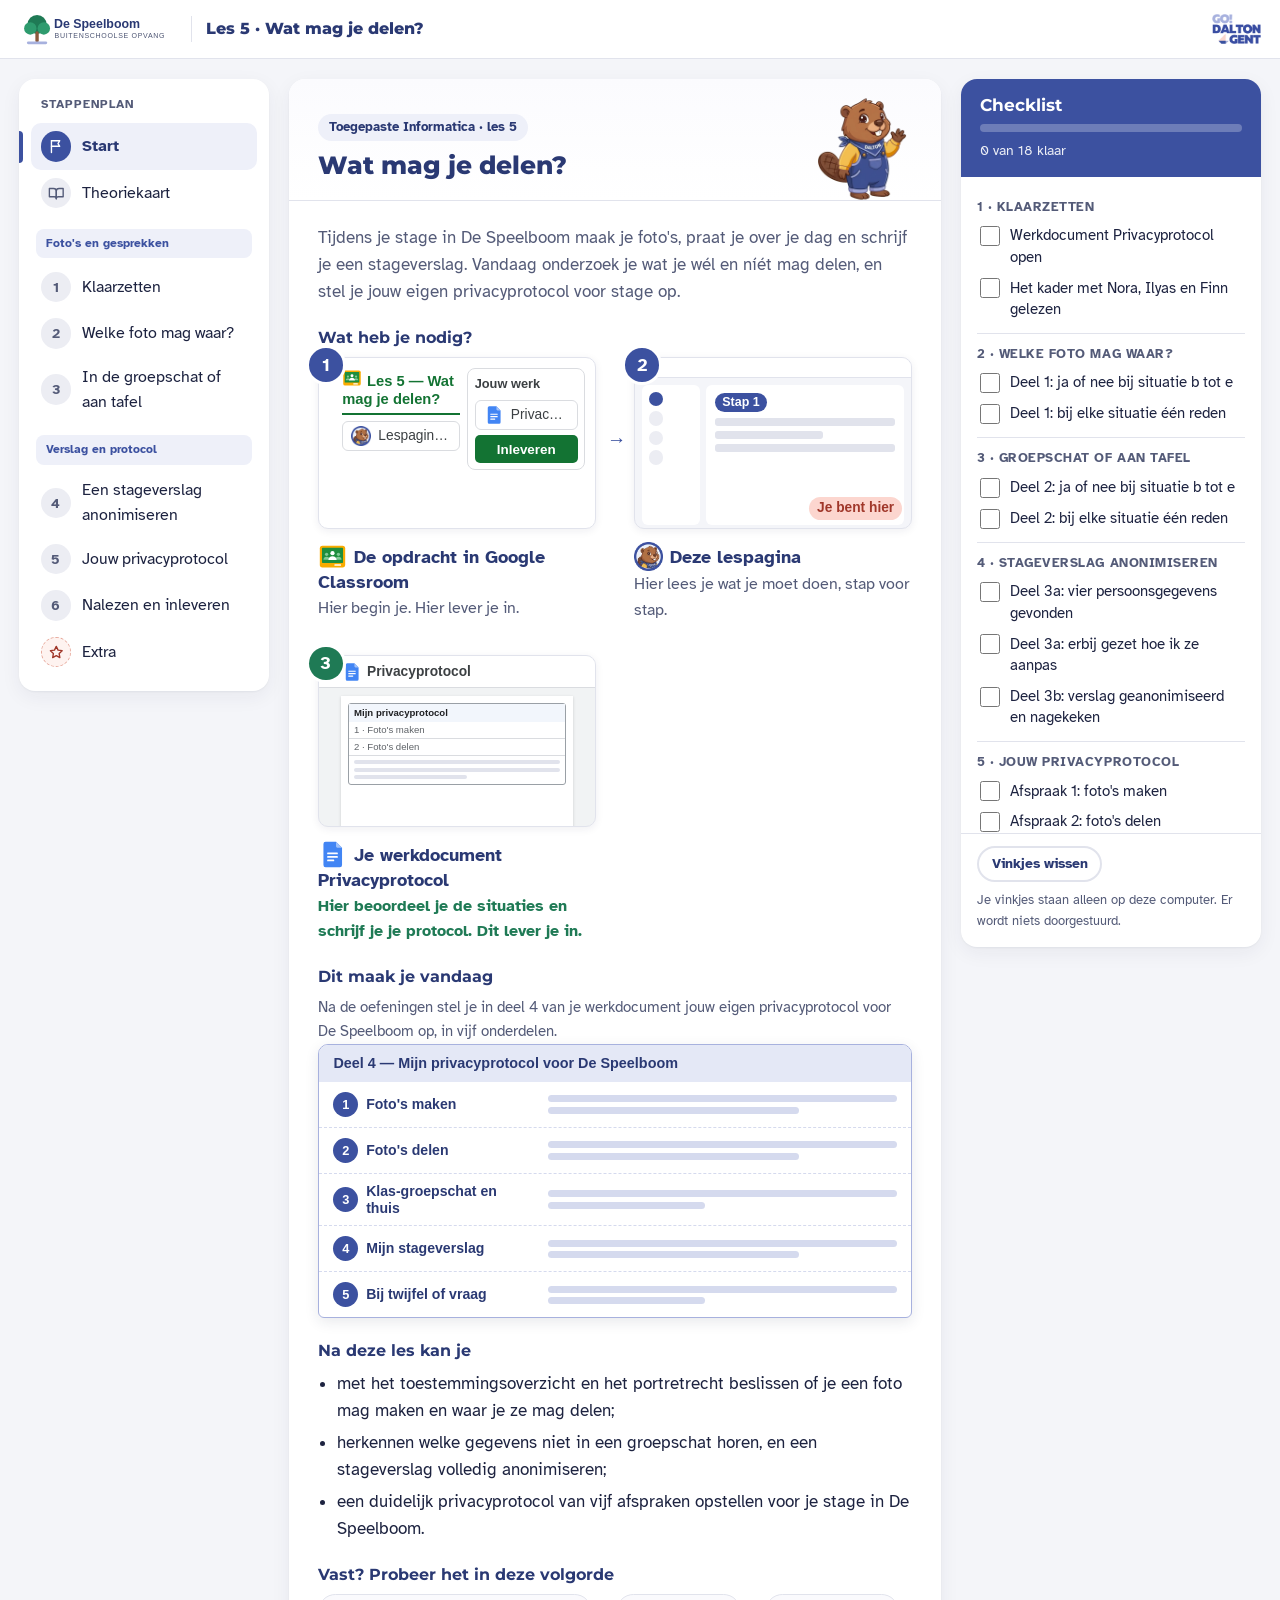
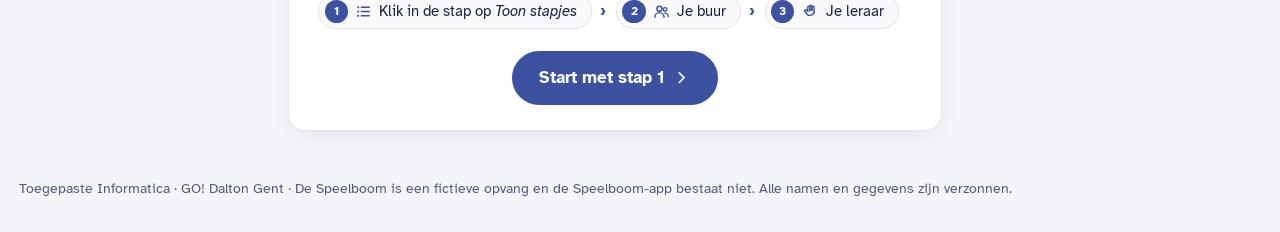
==== commit 39a2bf2b: "Kijk na in stap 4: een controlelijst in plaats van het herschreven verslag Het geanonimiseerde versl" ====
--- a/index.html
+++ b/index.html
@@ -411,14 +411,16 @@
             <p class="kijkna-lead"><strong>Klaar met vraag b?</strong> Kijk dan je eigen verslag na.</p>
             <button class="btn" type="button" id="kijkna-knop" aria-expanded="false" aria-controls="kijkna-inhoud">Kijk na</button>
             <div class="info ok kijkna-inhoud" id="kijkna-inhoud" role="group" aria-labelledby="info-kijkna" hidden>
-              <div class="info-kop"><svg class="ic" aria-hidden="true"><use href="#i-check-circle"/></svg><span class="info-soort">Kijk na</span><h3 id="info-kijkna">Zo is het verslag geanonimiseerd</h3><span class="info-bij">bij deel 3b</span></div>
+              <div class="info-kop"><svg class="ic" aria-hidden="true"><use href="#i-check-circle"/></svg><span class="info-soort">Kijk na</span><h3 id="info-kijkna">Is jouw verslag anoniem?</h3><span class="info-bij">bij deel 3b</span></div>
               <div class="info-body">
-                <blockquote class="vert-blok nl">
-                  <span class="vert-taal">Voorbeeld van een goed geanonimiseerd verslag</span>
-                  <p class="vert-zin">Op woensdag 18 november begeleidde ik om 15.00 uur het vieruurtje bij De Eekhoorns. Een jongen van 8 jaar wilde geen appel eten. Ik sprak rustig met hem af dat hij eerst één stukje appel proeft en daarna een rijstwafel krijgt. Dat werkte goed. Toen zijn mama hem om 16.45 uur kwam ophalen, vertelde ik dat het proeven goed gelukt was.</p>
-                  <p class="vert-noot">Geen naam, geen geboortedatum, geen adres, geen pinda-allergie of ADHD, en geen voornaam van de mama.</p>
-                </blockquote>
-                <p class="kijkna-vraag">Vergelijk met jouw tekst in 3b: staat er geen enkele naam of straat meer in? Zijn ook de pinda-allergie en ADHD weg? En staat er nog wel hoe Kobe het vieruurtje aanpakte?</p>
+                <p>Lees jouw tekst in 3b. Kan je bij elke vraag <strong>nee</strong> zeggen?</p>
+                <ul>
+                  <li>Staat er nog een <strong>naam</strong>, van het kind of van iemand uit zijn familie? Schrijf bijvoorbeeld <em>een jongen</em> of <em>zijn mama</em>.</li>
+                  <li>Staat er een <strong>datum die over het kind zelf gaat</strong>? Schrijf zijn leeftijd. De dag van de activiteit mag blijven.</li>
+                  <li>Staat er een <strong>adres</strong> of een straat? Laat het weg.</li>
+                  <li>Staan er <strong>medische gegevens</strong> die je niet nodig hebt om het vieruurtje te begrijpen? Laat ze weg.</li>
+                </ul>
+                <p class="kijkna-vraag">En staat er nog wel <strong>wat Kobe deed</strong>: hoe hij het vieruurtje aanpakte en wat hij tegen de ouder zei? Dat blijft staan.</p>
               </div>
             </div>
           </div>
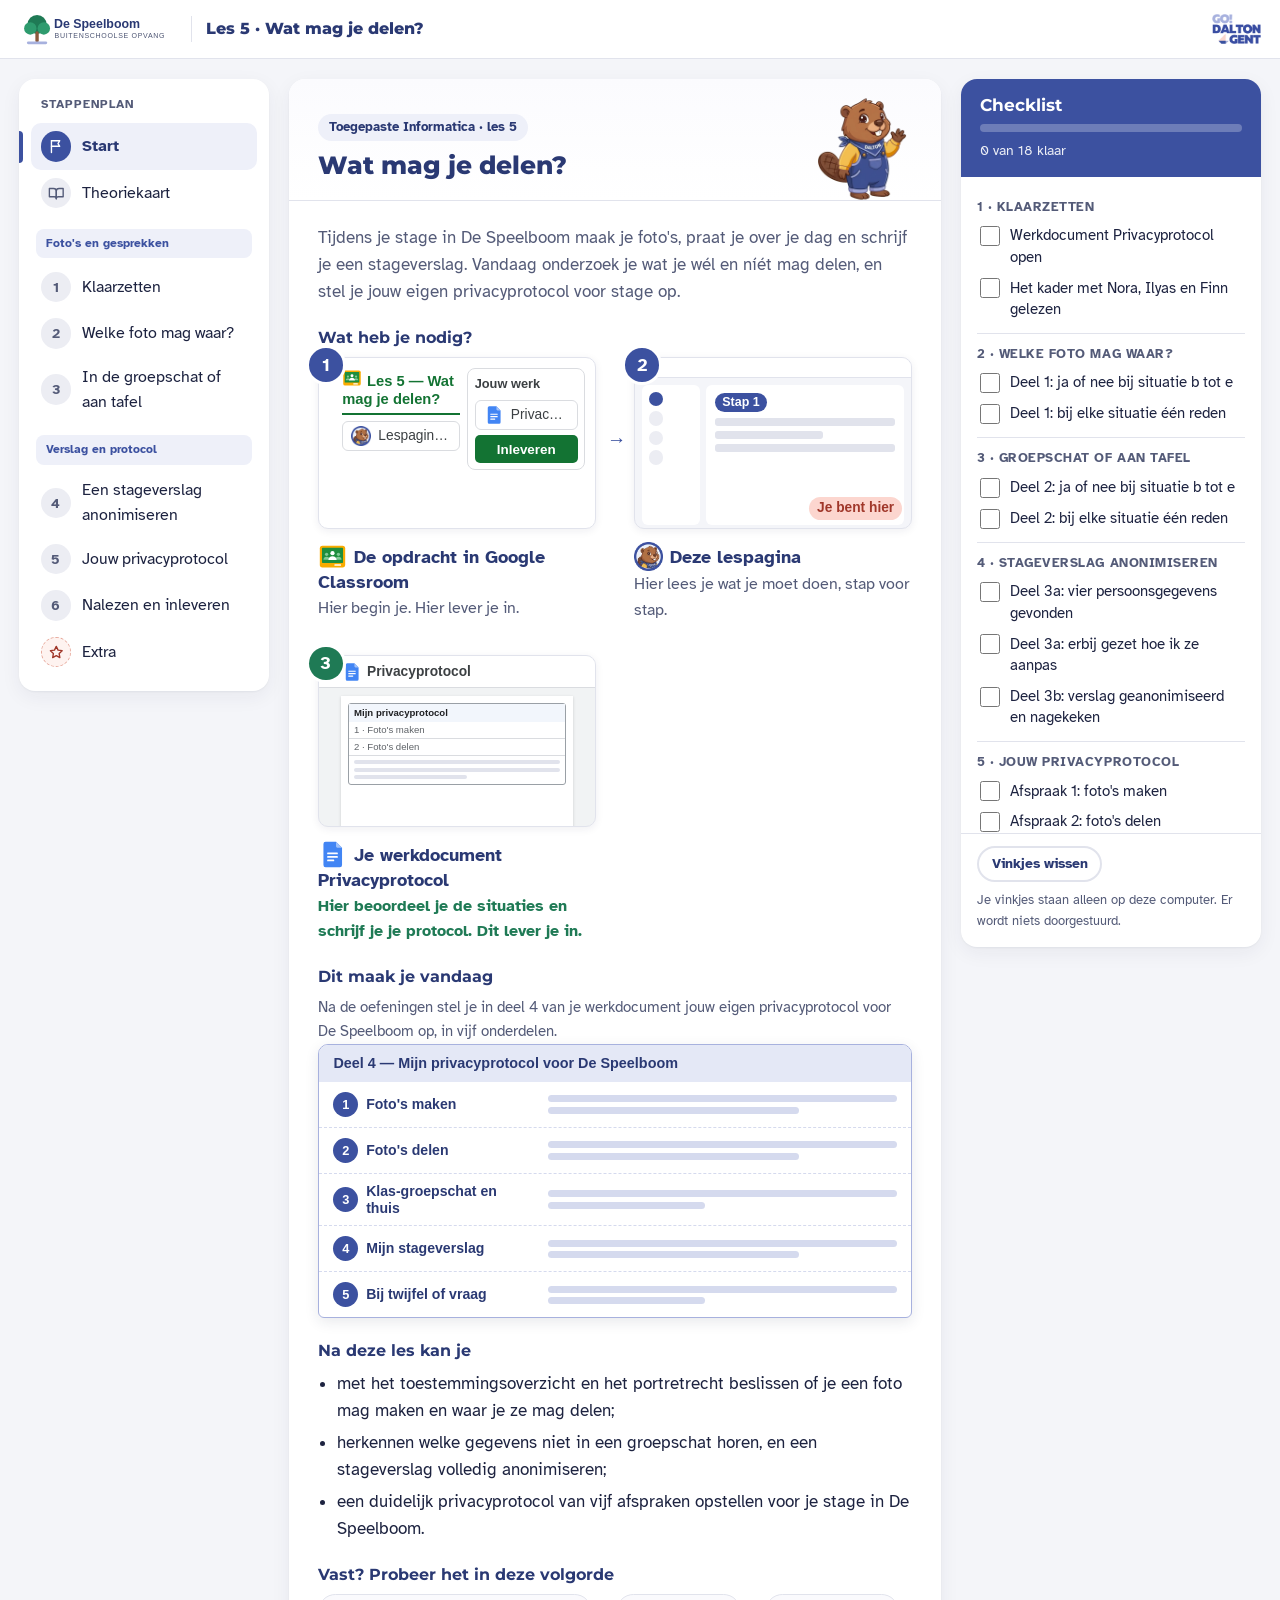
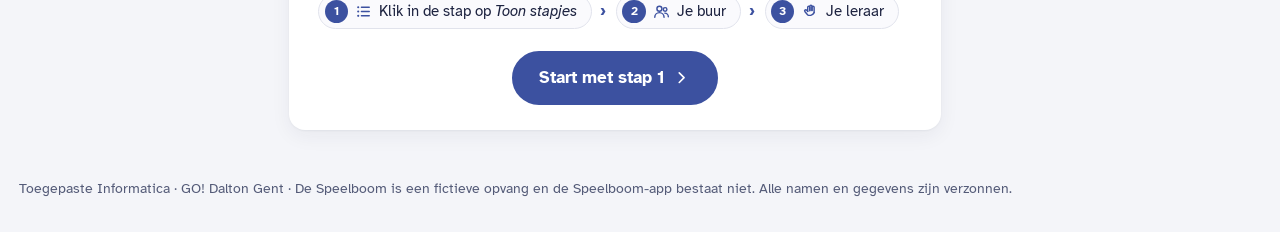
==== commit 9a87aba9: "Nagekeken: discretieplicht als plicht (zoals de vakinhoud), verslag van Kobe vóór de les gedateerd, " ====
--- a/index.html
+++ b/index.html
@@ -212,7 +212,7 @@
             <section class="t-card">
               <h3><svg class="ic" aria-hidden="true"><use href="#i-book"/></svg>Discretieplicht of beroepsgeheim?</h3>
               <table class="t-rows">
-                <tr><th>Discretieplicht</th><td>in de kinderopvang (De Speelboom): een werkafspraak om geen informatie met buitenstaanders te delen</td></tr>
+                <tr><th>Discretieplicht</th><td>in de kinderopvang (De Speelboom): je deelt niets met buitenstaanders die het niet moeten weten. Er is geen wet die je daarvoor straft</td></tr>
                 <tr><th>Beroepsgeheim</th><td>in de zorg, verpleging, jeugdhulp en een woonzorgcentrum: een <strong>wettelijke</strong> plicht; wie ze schendt, is strafbaar</td></tr>
               </table>
             </section>
@@ -403,7 +403,7 @@
               <p class="info-uitleg">Kobe typte dit stukje voor zijn stageverslag op school. Zoek vier persoonsgegevens of herkenbare details die weg of anders moeten.</p>
               <blockquote class="vert-blok nl">
                 <span class="vert-taal">Verslag van Kobe (nog niet geanonimiseerd)</span>
-                <p class="vert-zin">Op woensdag 18 november begeleidde ik om 15.00 uur het vieruurtje bij De Eekhoorns. Ilyas Benali (geboren op 14-03-2018, woont in de Veldstraat 12) wilde geen appel eten. Omdat hij allergisch is voor pinda's en ADHD heeft, let ik extra op bij het eten. Ik sprak rustig met hem af dat hij eerst één stukje appel proeft en daarna een rijstwafel krijgt. Dat werkte goed. Toen zijn mama Samira om 16.45 uur kwam, vertelde ik dat het proeven goed gelukt was.</p>
+                <p class="vert-zin">Op woensdag 21 oktober begeleidde ik om 15.00 uur het vieruurtje bij De Eekhoorns. Ilyas Benali (geboren op 14-03-2018, woont in de Veldstraat 12) wilde geen appel eten. Omdat hij allergisch is voor pinda's en ADHD heeft, let ik extra op bij het eten. Ik sprak rustig met hem af dat hij eerst één stukje appel proeft en daarna een rijstwafel krijgt. Dat werkte goed. Toen zijn mama Samira om 16.45 uur kwam, vertelde ik dat het proeven goed gelukt was.</p>
               </blockquote>
             </div>
           </div>
